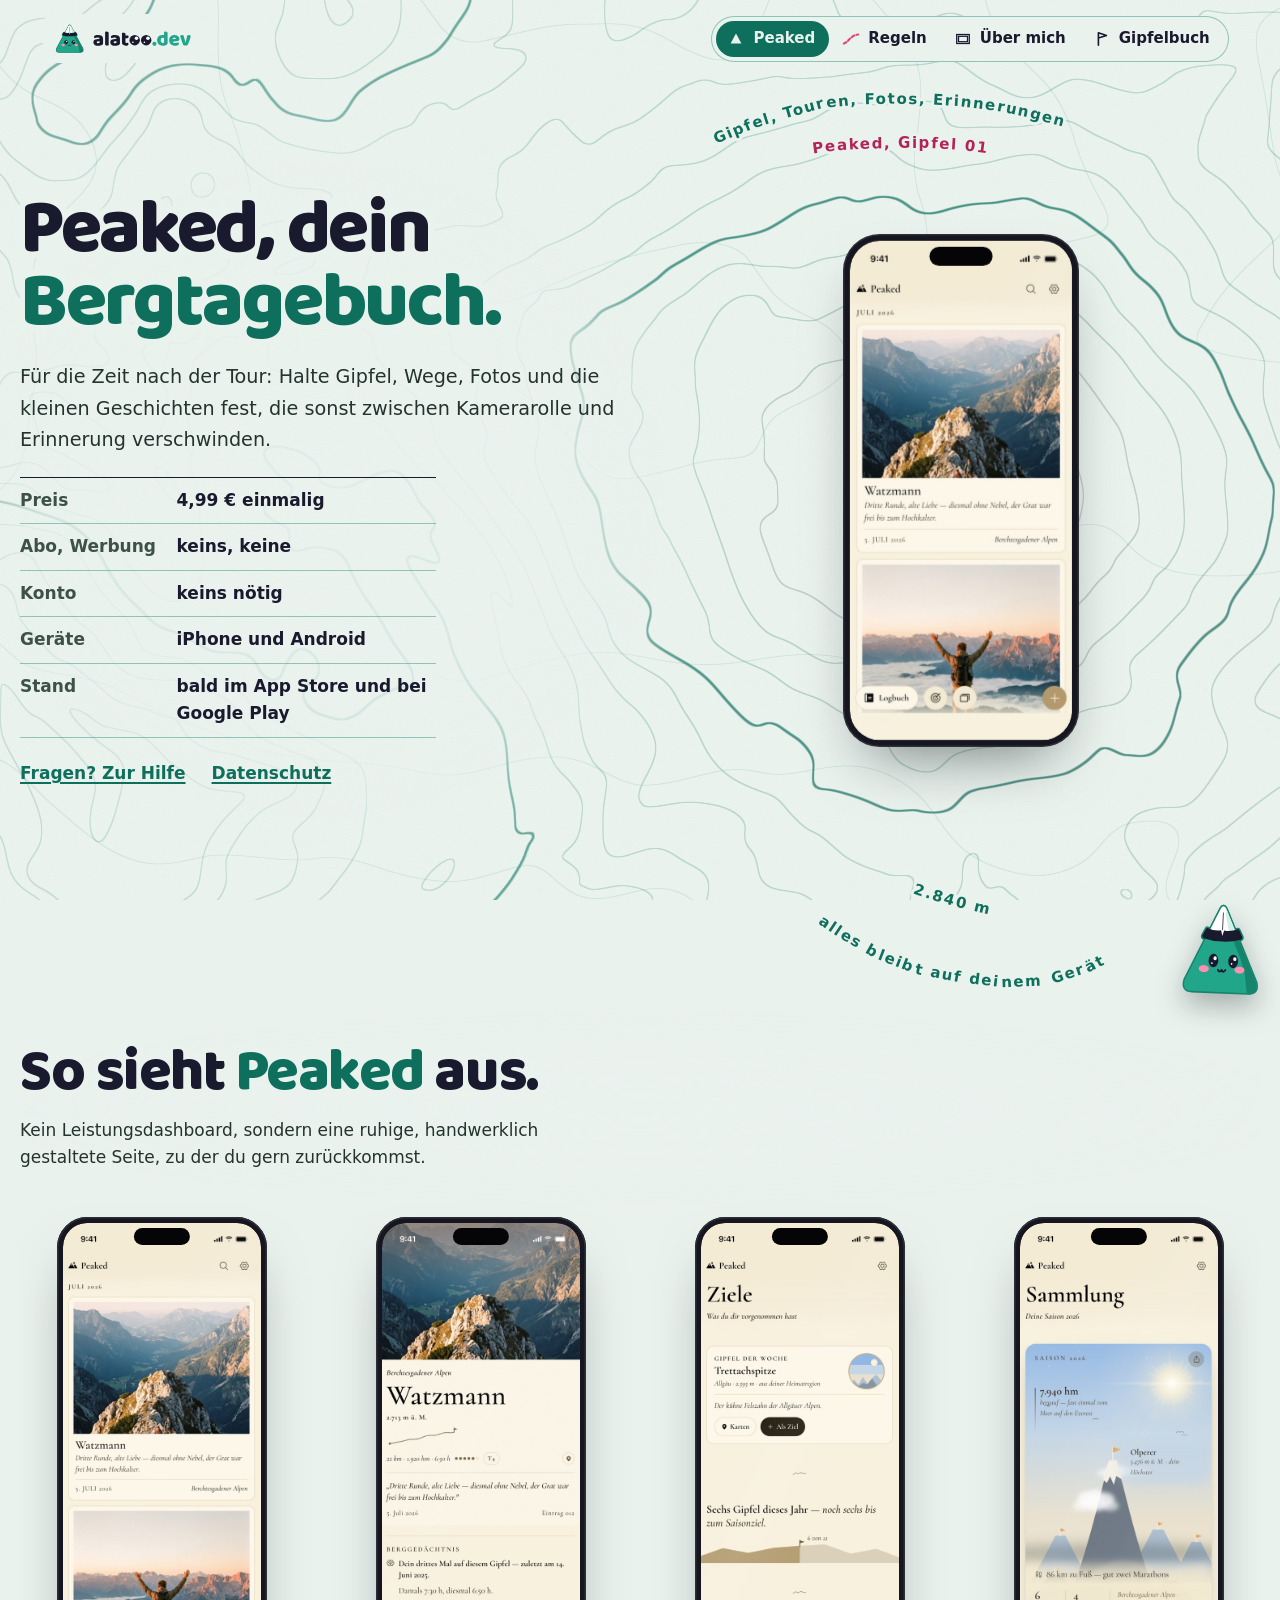
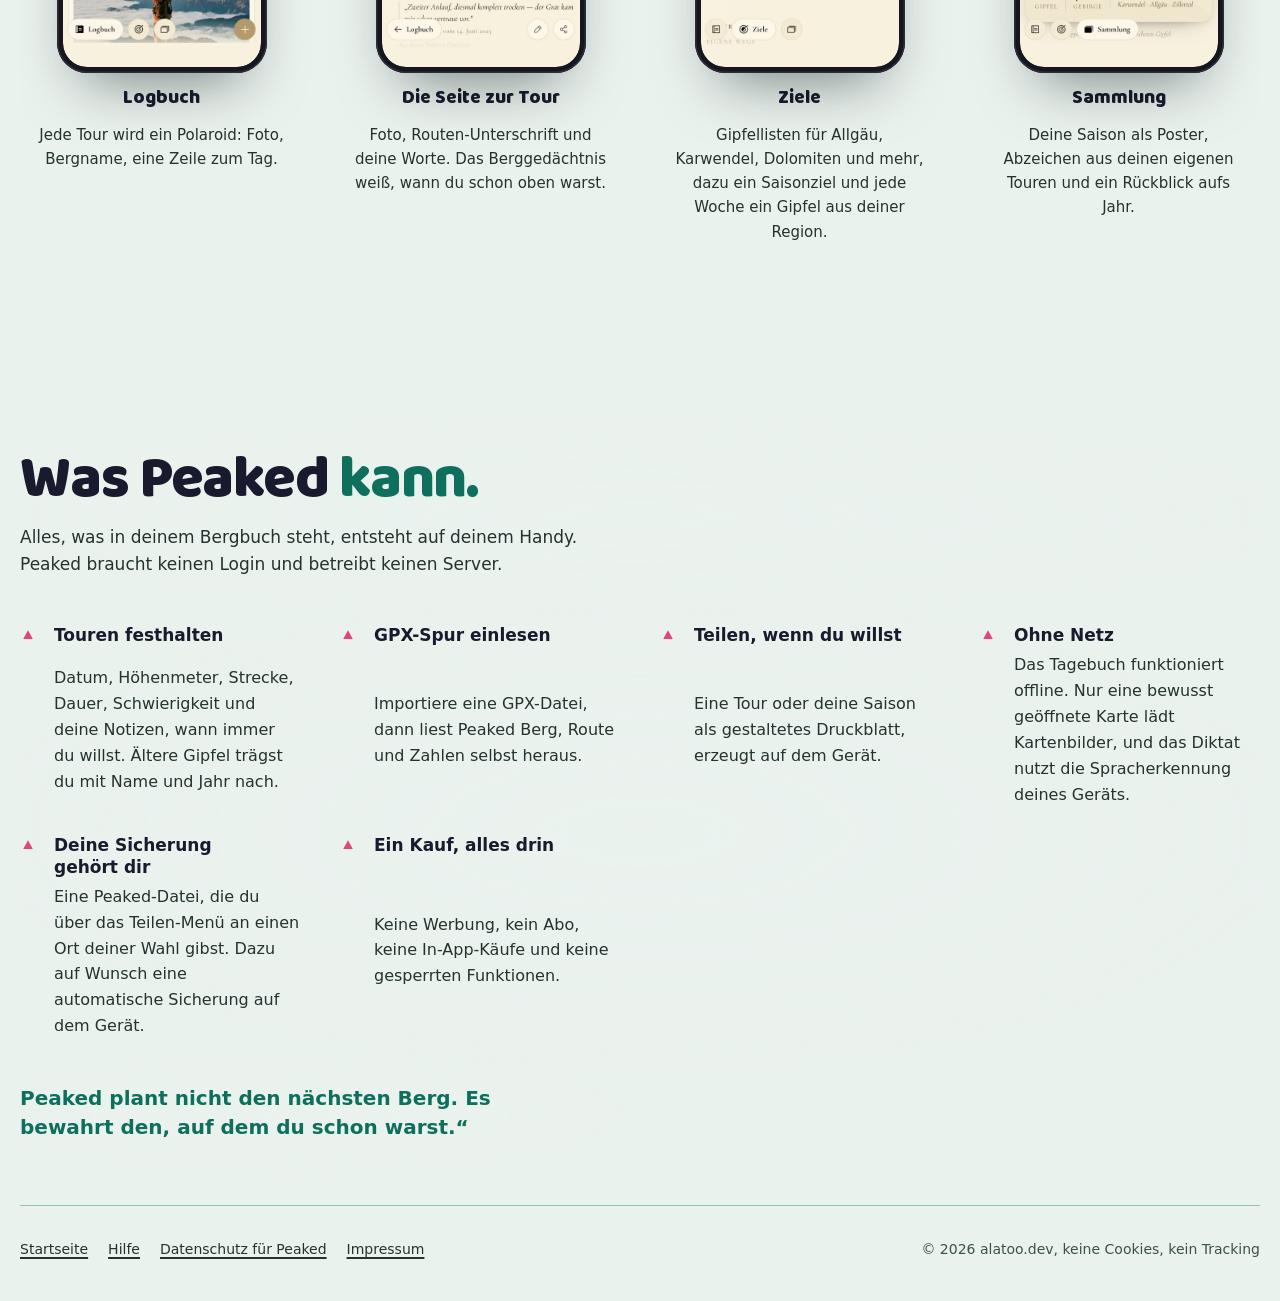
==== peaked/index.html @ eba6df38 "Startseite: Linien ersetzt Höhenlinien Co-Authored-By: Claude Sonnet 5.5 <noreply@anthropic.com>" ====
<!doctype html>
<html lang="de">
<head>
<meta charset="utf-8">
<meta name="viewport" content="width=device-width, initial-scale=1, viewport-fit=cover">
<meta name="robots" content="noindex, nofollow">
<title>Peaked – Dein Bergtagebuch</title>
<meta name="description" content="Peaked ist dein Bergtagebuch für die Zeit nach der Tour: Gipfel, Touren, Fotos und Erinnerungen, lokal auf deinem Handy, ohne Konto und ohne Abo.">
<meta name="theme-color" content="#EAF2EE" media="(prefers-color-scheme: light)">
<meta name="theme-color" content="#07120F" media="(prefers-color-scheme: dark)">
<link rel="icon" href="../assets/favicon.svg" type="image/svg+xml">
<link rel="stylesheet" href="../stil.css">
</head>
<body class="unterseite">

<a class="sprung" href="#inhalt">Zum Inhalt springen</a>
<canvas class="karte" aria-hidden="true"></canvas>
<div class="hoehenmesser" aria-hidden="true"><span class="hm-wert">0</span> m</div>

<header class="kopf">
  <a class="marke" href="../" aria-label="alatoo.dev, zur Startseite">
    <picture>
      <source srcset="../assets/logo-waagerecht-dunkel.svg" media="(prefers-color-scheme: dark)">
      <img src="../assets/logo-waagerecht.svg" alt="" width="148" height="39">
    </picture>
  </a>
  <button class="legende-knopf" type="button" aria-expanded="false" aria-controls="legende">Legende</button>
  <nav class="legende" id="legende" aria-label="Hauptmenü">
    <span class="schlitten" aria-hidden="true"></span>
    <a href="./" aria-current="page"><svg class="zeichen" viewBox="0 0 20 20" aria-hidden="true"><path class="z-gipfel" d="M10 4 16 15H4Z"/></svg>Peaked</a>
    <a href="../#regeln"><svg class="zeichen" viewBox="0 0 20 20" aria-hidden="true"><path class="z-weg" d="M2 15C7 14 9 6 18 5"/></svg>Regeln</a>
    <a href="../#ueber-mich"><svg class="zeichen" viewBox="0 0 20 20" aria-hidden="true"><rect class="z-kartusche" x="3" y="5" width="14" height="10"/><rect class="z-kartusche" x="5" y="7" width="10" height="6"/></svg>Über mich</a>
    <a href="../#gipfelbuch"><svg class="zeichen" viewBox="0 0 20 20" aria-hidden="true"><path class="z-fahne" d="M6 17V3l9 3-9 3"/></svg>Gipfelbuch</a>
  </nav>
</header>

<main id="inhalt">

<!-- ============ Peaked on its summit ============ -->
<section class="ort peaked erste" id="oben" aria-labelledby="titel">
  <div class="peaked-text ruhe">
    <h1 id="titel" class="freigestellt">Peaked, dein <em>Bergtagebuch.</em></h1>
    <p class="lead">Für die Zeit nach der Tour: Halte Gipfel, Wege, Fotos und die kleinen Geschichten fest, die sonst zwischen Kamerarolle und Erinnerung verschwinden.</p>
    <dl class="etikett">
      <div><dt>Preis</dt><dd>4,99 € einmalig</dd></div>
      <div><dt>Abo, Werbung</dt><dd>keins, keine</dd></div>
      <div><dt>Konto</dt><dd>keins nötig</dd></div>
      <div><dt>Geräte</dt><dd>iPhone und Android</dd></div>
      <div><dt>Stand</dt><dd>bald im App Store und bei Google Play</dd></div>
    </dl>
    <p class="aktionen"><a class="leiser-link" href="hilfe.html">Fragen? Zur Hilfe</a><a class="leiser-link" href="datenschutz.html">Datenschutz</a></p>
  </div>
  <div class="peaked-gipfel handy-buehne">
    <div class="handy">
      <div class="bildschirm">
        <picture>
          <source srcset="../assets/peaked-logbuch-dunkel.jpg" media="(prefers-color-scheme: dark)">
          <img src="../assets/peaked-logbuch.jpg" alt="Peaked: das Logbuch mit dem Watzmann als letzter Tour" width="506" height="1100" draggable="false">
        </picture>
      </div>
    </div>
  </div>
  <svg class="ringschrift" aria-hidden="true"></svg>
</section>

<!-- ============ the app, screen by screen ============ -->
<section class="ort" id="ansehen" aria-labelledby="ansehen-titel">
  <div class="abschnitt-kopf ruhe">
    <h2 id="ansehen-titel" class="freigestellt">So sieht <em>Peaked</em> aus.</h2>
    <p>Kein Leistungsdashboard, sondern eine ruhige, handwerklich gestaltete Seite, zu der du gern zurückkommst.</p>
  </div>
  <ul class="screens">
    <li>
      <div class="handy"><div class="bildschirm"><picture><source srcset="../assets/peaked-logbuch-dunkel.jpg" media="(prefers-color-scheme: dark)"><img src="../assets/peaked-logbuch.jpg" alt="Das Logbuch: jede Tour mit Foto, Bergname und einer Zeile zum Tag" width="506" height="1100" loading="lazy" draggable="false"></picture></div></div>
      <h3>Logbuch</h3><p>Jede Tour wird ein Polaroid: Foto, Bergname, eine Zeile zum Tag.</p>
    </li>
    <li>
      <div class="handy"><div class="bildschirm"><picture><source srcset="../assets/peaked-tour-dunkel.jpg" media="(prefers-color-scheme: dark)"><img src="../assets/peaked-tour.jpg" alt="Die Seite zur Tour: Watzmann mit Strecke, Höhenmetern und Berggedächtnis" width="506" height="1100" loading="lazy" draggable="false"></picture></div></div>
      <h3>Die Seite zur Tour</h3><p>Foto, Routen-Unterschrift und deine Worte. Das Berggedächtnis weiß, wann du schon oben warst.</p>
    </li>
    <li>
      <div class="handy"><div class="bildschirm"><picture><source srcset="../assets/peaked-ziele-dunkel.jpg" media="(prefers-color-scheme: dark)"><img src="../assets/peaked-ziele.jpg" alt="Ziele: Gipfel der Woche und das Saisonziel" width="506" height="1100" loading="lazy" draggable="false"></picture></div></div>
      <h3>Ziele</h3><p>Gipfellisten für Allgäu, Karwendel, Dolomiten und mehr, dazu ein Saisonziel und jede Woche ein Gipfel aus deiner Region.</p>
    </li>
    <li>
      <div class="handy"><div class="bildschirm"><picture><source srcset="../assets/peaked-sammlung-dunkel.jpg" media="(prefers-color-scheme: dark)"><img src="../assets/peaked-sammlung.jpg" alt="Sammlung: die Saison 2026 als Poster mit dem höchsten Gipfel" width="506" height="1100" loading="lazy" draggable="false"></picture></div></div>
      <h3>Sammlung</h3><p>Deine Saison als Poster, Abzeichen aus deinen eigenen Touren und ein Rückblick aufs Jahr.</p>
    </li>
  </ul>
</section>

<!-- ============ what it does, and what it does not ============ -->
<section class="ort" id="kann" aria-labelledby="kann-titel">
  <div class="abschnitt-kopf ruhe">
    <h2 id="kann-titel" class="freigestellt">Was Peaked <em>kann.</em></h2>
    <p>Alles, was in deinem Bergbuch steht, entsteht auf deinem Handy. Peaked braucht keinen Login und betreibt keinen Server.</p>
  </div>
  <ul class="merkmale ruhe">
    <li><svg viewBox="0 0 20 20" aria-hidden="true"><path d="M10 4 16 15H4Z"/></svg><h3>Touren festhalten</h3><p>Datum, Höhenmeter, Strecke, Dauer, Schwierigkeit und deine Notizen, wann immer du willst. Ältere Gipfel trägst du mit Name und Jahr nach.</p></li>
    <li><svg viewBox="0 0 20 20" aria-hidden="true"><path d="M10 4 16 15H4Z"/></svg><h3>GPX-Spur einlesen</h3><p>Importiere eine GPX-Datei, dann liest Peaked Berg, Route und Zahlen selbst heraus.</p></li>
    <li><svg viewBox="0 0 20 20" aria-hidden="true"><path d="M10 4 16 15H4Z"/></svg><h3>Teilen, wenn du willst</h3><p>Eine Tour oder deine Saison als gestaltetes Druckblatt, erzeugt auf dem Gerät.</p></li>
    <li><svg viewBox="0 0 20 20" aria-hidden="true"><path d="M10 4 16 15H4Z"/></svg><h3>Ohne Netz</h3><p>Das Tagebuch funktioniert offline. Nur eine bewusst geöffnete Karte lädt Kartenbilder, und das Diktat nutzt die Spracherkennung deines Geräts.</p></li>
    <li><svg viewBox="0 0 20 20" aria-hidden="true"><path d="M10 4 16 15H4Z"/></svg><h3>Deine Sicherung gehört dir</h3><p>Eine Peaked-Datei, die du über das Teilen-Menü an einen Ort deiner Wahl gibst. Dazu auf Wunsch eine automatische Sicherung auf dem Gerät.</p></li>
    <li><svg viewBox="0 0 20 20" aria-hidden="true"><path d="M10 4 16 15H4Z"/></svg><h3>Ein Kauf, alles drin</h3><p>Keine Werbung, kein Abo, keine In-App-Käufe und keine gesperrten Funktionen.</p></li>
  </ul>
  <blockquote class="zitat ruhe">Peaked plant nicht den nächsten Berg. Es bewahrt den, auf dem du schon warst.</blockquote>
</section>

</main>

<footer class="fuss">
  <nav aria-label="Weitere Seiten"><a href="../">Startseite</a><a href="hilfe.html">Hilfe</a><a href="datenschutz.html">Datenschutz für Peaked</a><a href="../impressum.html">Impressum</a></nav>
  <p>© 2026 alatoo.dev, keine Cookies, kein Tracking</p>
</footer>

<dev-figur class="begleiter" begleiter stumm></dev-figur>

<script src="../dev.js"></script>
<script src="../karte.js"></script>
</body>
</html>
---- stil.css ----
/* alatoo.dev "Linien": the map is the page. Everything follows the rules of a hiking map: contour lines, labels that sit
   in the lines, summit marks with heights, a marked trail, the legend as menu and the cartouche at the bottom.
   No cards, glass, paper or 3D models floating above the map. */

@font-face { font-family: 'Baloo 2'; src: url(assets/baloo2-800.woff) format('woff'); font-weight: 800; font-display: swap; }

/* ---------- colors: change here, the map (karte.js) reads the --karte-* and --wolke-* values too ----------
   Contrast (WCAG): --text-2, --leise and --linie-text reach at least 4.5:1 on --grund; --aktion carries white text at 7:1. */
:root {
  --grund: #EAF2EE;
  --text: #1A1A2E;
  --text-2: #24332D;
  --leise: #3D5149;
  --linie-text: #0E6F5C;          /* jade for text and labels: 5.5:1 */
  --rand: rgb(22 131 108 / .42);
  --warm: #E0457B;                /* alpenglow: summits, the trail, the one action */
  --aktion: #B42357;
  --aktion-text: #FFFFFF;
  --feld: #F7FAF8;
  --karte-grund: #EAF2EE;
  --karte-linie: #16836C;
  --karte-warm: #E0457B;
  --karte-nebel: #F4F9F6;
  --karte-dunkel: 0;
  --wolke-licht: #FFFFFF;
  --wolke-schatten: #B3CCC2;
  --wolke-grund: #F4F9F6;
  --display: 'Baloo 2', system-ui, sans-serif;
  --sans: system-ui, -apple-system, 'Segoe UI', Roboto, sans-serif;
  color-scheme: light;
}
@media (prefers-color-scheme: dark) {
  :root:not([data-theme="light"]) {
    --grund: #07120F; --text: #F4F6FA; --text-2: #D6E4DE; --leise: #A9C0B8; --linie-text: #6FD8BE;
    --rand: rgb(95 208 181 / .42); --warm: #FF8FB1; --aktion: #FF8FB1; --aktion-text: #1A1A2E; --feld: #0C1B17;
    --karte-grund: #07120F; --karte-linie: #5FD0B5; --karte-warm: #FF8FB1; --karte-nebel: #1A2C27; --karte-dunkel: 1;
    --wolke-licht: #5A7A6F; --wolke-schatten: #1C332C; --wolke-grund: #2B453E;
    color-scheme: dark;
  }
}
:root[data-theme="dark"] {
  --grund: #07120F; --text: #F4F6FA; --text-2: #D6E4DE; --leise: #A9C0B8; --linie-text: #6FD8BE;
  --rand: rgb(95 208 181 / .42); --warm: #FF8FB1; --aktion: #FF8FB1; --aktion-text: #1A1A2E; --feld: #0C1B17;
  --karte-grund: #07120F; --karte-linie: #5FD0B5; --karte-warm: #FF8FB1; --karte-nebel: #1A2C27; --karte-dunkel: 1;
  --wolke-licht: #5A7A6F; --wolke-schatten: #1C332C; --wolke-grund: #2B453E;
  color-scheme: dark;
}

/* ---------- base ---------- */
* { box-sizing: border-box; }
html { scroll-behavior: smooth; scroll-padding-top: 84px; -webkit-text-size-adjust: 100%; }
body {
  margin: 0; background: var(--grund); color: var(--text);
  font: 400 1.0625rem/1.62 var(--sans);
  padding-left: max(16px, env(safe-area-inset-left, 0px));
  padding-right: max(16px, env(safe-area-inset-right, 0px));
  overflow-x: clip;
}
::selection { background: var(--linie-text); color: var(--grund); }
h1, h2, h3 { margin: 0; text-wrap: balance; }
p { margin: 0; }
a { color: var(--linie-text); text-underline-offset: 3px; text-decoration-thickness: 1.5px; }
a:hover { color: var(--text); }
:focus-visible { outline: 3px solid var(--warm); outline-offset: 3px; border-radius: 6px; }
.sprung { position: absolute; z-index: 60; left: 16px; top: -80px; padding: 12px 18px; border-radius: 12px; background: var(--text); color: var(--grund); font-weight: 700; text-decoration: none; }
.sprung:focus { top: 16px; }
.sprung:hover { color: var(--grund); }

/* the map sits behind everything */
.karte { position: fixed; inset: 0; width: 100%; height: 100%; z-index: 0; display: block; }
main, .kopf, .fuss { position: relative; z-index: 2; }

/* map lettering: the lines stop around the letters, like printed labels on a contour map (a halo in ground color) */
@supports (paint-order: stroke) { .freigestellt { -webkit-text-stroke: .17em var(--grund); paint-order: stroke fill; } }
/* one green word per heading, like the green labels a hiking map uses for forests and meadows (Vlad, round 7) */
.freigestellt em, h1 em, h2 em { font-style: normal; color: var(--linie-text); }
/* a very light fog behind every text block: the map stays visible, the text reads calmer (Vlad, round 7) */
.ruhe { position: relative; isolation: isolate; }
.ruhe::before {
  content: ""; position: absolute; z-index: -1; inset: -34px -48px; pointer-events: none;
  background: radial-gradient(closest-side, color-mix(in srgb, var(--grund) 78%, transparent), color-mix(in srgb, var(--grund) 52%, transparent) 62%, transparent);
}
.blatt.ruhe::before { display: none; }

/* big screens: every place snaps into the screen; karte.js glides one place per wheel gesture.
   Phones and low windows scroll freely: there a place is often taller than the screen and snapping pulled readers back. */
@media (min-width: 881px) and (min-height: 601px) {
  html:has(main .ort + .ort) { scroll-snap-type: y mandatory; scroll-padding-top: 0; } /* a place fills the screen; its own top padding clears the header */
  main .ort { scroll-snap-align: start; scroll-snap-stop: always; }
  .fuss { scroll-snap-align: end; }
}

/* ---------- header: logo and the legend ---------- */
.kopf {
  position: fixed; z-index: 40; left: 0; right: 0; top: env(safe-area-inset-top, 0px);
  display: flex; align-items: center; justify-content: space-between; gap: 16px;
  padding: 14px max(16px, env(safe-area-inset-right, 0px)) 14px max(16px, env(safe-area-inset-left, 0px));
}
@media (min-width: 900px) { .kopf { padding-inline: clamp(24px, 4vw, 56px); } }
.marke { display: block; line-height: 0; padding: 6px 8px; margin-left: -8px; border-radius: 10px; background: var(--grund); }
.marke img { width: clamp(118px, 11vw, 148px); height: auto; }
.legende {
  position: relative; display: flex; gap: 2px; padding: 4px; border-radius: 999px;
  background: var(--grund); border: 1px solid var(--rand);
}
.legende a {
  position: relative; z-index: 1; display: flex; align-items: center; gap: 8px; padding: 9px 14px 9px 11px; border-radius: 999px;
  color: var(--text); text-decoration: none; font: 600 .9375rem/1 var(--sans); white-space: nowrap; transition: color .35s;
}
.legende a.hier { color: var(--grund); }
.schlitten { position: absolute; z-index: 0; top: 4px; bottom: 4px; left: 0; width: 0; border-radius: 999px; background: var(--linie-text); opacity: 0; transition: transform .5s cubic-bezier(.22, 1, .36, 1), width .5s cubic-bezier(.22, 1, .36, 1), opacity .3s; }
.zeichen { width: 18px; height: 18px; flex: none; overflow: visible; }
.z-gipfel { fill: currentColor; }
.z-weg { fill: none; stroke: var(--warm); stroke-width: 2.4; stroke-dasharray: 3.2 2.6; stroke-linecap: round; }
.z-kartusche { fill: none; stroke: currentColor; stroke-width: 1.4; }
.z-fahne { fill: none; stroke: currentColor; stroke-width: 1.8; stroke-linejoin: round; stroke-linecap: round; }
.legende-knopf {
  display: none; padding: 10px 16px; border-radius: 999px; border: 1px solid var(--rand); background: var(--grund);
  color: var(--text); font: 700 .9375rem/1 var(--sans); cursor: pointer;
}
@media (max-width: 759px) {
  .legende-knopf { display: block; }
  .legende {
    position: absolute; top: calc(100% - 4px); right: max(16px, env(safe-area-inset-right, 0px)); flex-direction: column; gap: 0;
    border-radius: 18px; padding: 8px; min-width: 210px; box-shadow: 0 18px 40px -18px rgb(10 30 24 / .45);
    visibility: hidden; opacity: 0; transform: translateY(-8px); transition: opacity .25s, transform .25s, visibility .25s;
  }
  .kopf.offen .legende { visibility: visible; opacity: 1; transform: none; }
  .legende a { padding: 13px 14px; border-radius: 12px; }
  .legende a.hier { background: var(--linie-text); }
  .schlitten { display: none; }
}

/* ---------- places on the map ---------- */
.ort {
  position: relative; max-width: 1240px; margin: 0 auto; min-height: 100svh; overflow-x: clip; /* wide labels (the range name, ring text) never widen the page */
  padding-block: clamp(104px, 15vh, 150px) clamp(56px, 9vh, 104px);
  display: grid; align-content: center; gap: clamp(28px, 5vh, 56px);
}
h1 { font: 800 clamp(3rem, 7.4vw, 6.4rem)/.95 var(--display); letter-spacing: -0.03em; }
h2 { font: 800 clamp(2.2rem, 4.6vw, 4rem)/1 var(--display); letter-spacing: -0.025em; }
h3 { font: 700 1.125rem/1.3 var(--sans); }
.lead { font-size: clamp(1.15rem, 1.5vw, 1.32rem); font-weight: 500; color: var(--text-2); max-width: 31em; }
:where(.ort p) { color: var(--text-2); max-width: 34em; }
.aktionen { display: flex; flex-wrap: wrap; align-items: center; gap: 14px 26px; }
.knopf {
  display: inline-flex; align-items: center; justify-content: center; gap: 10px; min-height: 52px; padding: 0 26px; border: 0; border-radius: 999px;
  background: var(--aktion); color: var(--aktion-text); font: 700 1.0625rem/1 var(--sans); text-decoration: none; cursor: pointer;
  box-shadow: 0 10px 20px -12px rgb(5 18 14 / .5); transition: transform .2s cubic-bezier(.22, 1, .36, 1), box-shadow .2s;
}
.knopf:hover { color: var(--aktion-text); transform: translateY(-2px); box-shadow: 0 14px 24px -12px rgb(5 18 14 / .55); }
.knopf:active { transform: scale(.97); transition-duration: .1s; }
.leiser-link { font-weight: 600; }
.hoehe { font-variant-numeric: tabular-nums; }

/* summit mark: triangle, name, height, set like a map label */
.gipfelzeichen { display: flex; align-items: center; gap: 8px; font-size: .9375rem; color: var(--text); text-shadow: 0 0 3px var(--grund), 0 0 3px var(--grund), 0 0 6px var(--grund); }
.gipfelzeichen svg { width: 16px; height: 16px; flex: none; fill: var(--text); }
.gipfelzeichen .hoehe { color: var(--leise); font-weight: 600; }

/* ---------- start: Dev's summit ---------- */
.start { grid-template-columns: minmax(0, 1fr); align-items: center; }
.start-text { display: grid; gap: clamp(18px, 3vh, 28px); justify-items: start; }
.gipfel { position: relative; justify-self: center; display: grid; justify-items: center; gap: 10px; width: clamp(150px, 40vw, 250px); }
@media (min-width: 900px) {
  .start { grid-template-columns: minmax(0, 1.08fr) minmax(0, .92fr); }
  .gipfel { margin-top: 40px; }
}
/* the range name arches over Dev's summit, like range names follow the ridge on a map; dark and with a wide halo so it reads */
.gebirge { position: absolute; left: 50%; top: -30%; width: 230%; translate: -50% 0; overflow: visible; pointer-events: none; z-index: 0; }
.gebirge text { font: 750 27px var(--sans); letter-spacing: .5em; fill: var(--text-2); stroke: var(--grund); stroke-width: 9px; stroke-linejoin: round; paint-order: stroke fill; }
dev-figur { display: block; aspect-ratio: 1; --dev-blase: var(--text); --dev-blase-text: var(--grund); --dev-schrift: 700 .95rem/1.3 var(--sans); }
dev-figur > svg { display: block; width: 100%; height: 100%; }
.dev { position: relative; z-index: 2; width: 100%; --dev-schatten: drop-shadow(0 22px 20px rgb(5 18 14 / .3)); }
.gipfel-marken, .besucher-marken { position: absolute; inset: 0; z-index: 1; pointer-events: none; }
.gm { position: absolute; display: grid; justify-items: center; gap: 4px; translate: -50% -100%; animation: auftauchen .7s cubic-bezier(.16, 1, .3, 1) both; transition: left .6s cubic-bezier(.65, 0, .35, 1), top .6s cubic-bezier(.65, 0, .35, 1); }
.gm b { font: 700 1.05rem/1.1 var(--sans); white-space: nowrap; color: var(--text); text-shadow: 0 0 3px var(--grund), 0 0 3px var(--grund), 0 0 8px var(--grund); }
.gm small { font: 600 .8rem/1 var(--sans); font-variant-numeric: tabular-nums; color: var(--leise); text-shadow: 0 0 3px var(--grund), 0 0 6px var(--grund); }
.gm i { width: 0; border: 6px solid transparent; border-top: 0; border-bottom: 10px solid var(--warm); }
.gm.weg { animation: verschwinden .6s ease forwards; }
@keyframes auftauchen { from { opacity: 0; transform: translateY(12px); } }
@keyframes verschwinden { to { opacity: 0; transform: translateY(-10px); } }
.hoehenmesser {
  position: fixed; left: 0; top: 0; z-index: 30; pointer-events: none; padding: 6px 10px; border-radius: 8px;
  background: var(--text); color: var(--grund); font: 700 .78rem/1 var(--sans); font-variant-numeric: tabular-nums; white-space: nowrap;
  opacity: 0; transition: opacity .2s; will-change: transform;
}
.hoehenmesser.an { opacity: 1; }

/* ---------- Peaked: the phone on its own summit, the facts written along its contour lines ---------- */
.peaked { position: relative; grid-template-columns: minmax(0, 1fr); align-items: center; }
.peaked-text { display: grid; gap: 22px; justify-items: start; }
.etikett { margin: 0; display: grid; width: min(100%, 26rem); border-top: 1.5px solid var(--text); }
.etikett div { display: grid; grid-template-columns: 8.5em 1fr; gap: 12px; padding: 9px 0; border-bottom: 1px solid var(--rand); }
.etikett dt { font-weight: 600; color: var(--leise); }
.etikett dd { margin: 0; font-weight: 600; color: var(--text); }
.peaked blockquote { margin: 0; max-width: 24em; font: 600 1.18rem/1.45 var(--sans); color: var(--linie-text); }
.peaked blockquote::before { content: '„'; }
.peaked blockquote::after { content: '“'; }
.peaked-gipfel { justify-self: center; position: relative; z-index: 1; padding-block: 40px 150px; }
@media (min-width: 900px) { .peaked-gipfel { padding-block: 56px; } }
/* the phone is a small object with depth: it leans toward the mouse, the phone's tilt sensor or a sideways swipe (karte.js) */
.handy-buehne { perspective: 1100px; }
.handy {
  --kx: 0; --ky: 0;
  position: relative; width: clamp(180px, 46vw, 236px); aspect-ratio: 506 / 1100; border-radius: 2.3rem; padding: 7px; background: #15161F;
  transform-style: preserve-3d; transform: rotateX(calc(var(--kx) * 1deg)) rotateY(calc(var(--ky) * 1deg));
  box-shadow: calc(var(--ky) * -1.4px) calc(30px + var(--kx) * 1.2px) 60px -26px rgb(5 18 14 / .55), inset 0 0 0 1.5px rgb(255 255 255 / .1);
  touch-action: pan-y; cursor: grab; -webkit-user-select: none; user-select: none;
}
.handy::before { /* the back of the case: shows as the phone's edge when it tilts */
  content: ""; position: absolute; inset: 0; border-radius: inherit; background: #0A0B10; transform: translateZ(-11px);
}
.bildschirm { position: relative; height: 100%; border-radius: 1.85rem; overflow: hidden; transform: translateZ(1px); }
.handy img { display: block; width: 100%; height: 100%; object-fit: cover; border-radius: 1.85rem; -webkit-user-drag: none; }
/* the Dynamic Island between clock and battery, measured on the iPhone screenshot: 28 % wide, 1.2 % from the top */
.bildschirm::before { content: ""; position: absolute; z-index: 2; left: 50%; top: 1.15%; width: 28.4%; height: 3.85%; translate: -50% 0; border-radius: 999px; background: #050507; }
.bildschirm::after { /* light that glides over the glass as the phone tilts */
  content: ""; position: absolute; z-index: 3; inset: -20%; pointer-events: none;
  background: linear-gradient(115deg, transparent 38%, rgb(255 255 255 / .16) 48%, transparent 58%);
  transform: translateX(calc(var(--ky) * 1.6%)) translateY(calc(var(--kx) * -1%)); opacity: calc(.35 + (var(--ky) * var(--ky) + var(--kx) * var(--kx)) / 300);
}
.ringschrift { position: absolute; inset: 0; width: 100%; height: 100%; z-index: 1; pointer-events: none; overflow: visible; }
.ringschrift text { font: 650 15px var(--sans); letter-spacing: .1em; fill: var(--linie-text); stroke: var(--grund); stroke-width: 6px; stroke-linejoin: round; paint-order: stroke fill; }
.ringschrift text.warm { fill: var(--aktion); }
.nebelgipfel { display: flex; align-items: flex-start; gap: 10px; max-width: 24rem; font-size: .9375rem; color: var(--text-2); }
.nebelgipfel svg { width: 16px; height: 16px; flex: none; margin-top: 3px; fill: none; stroke: var(--leise); stroke-width: 1.6; stroke-dasharray: 2.2 2; }
@media (min-width: 900px) {
  .peaked { grid-template-columns: minmax(0, 1fr) minmax(0, 1fr); }
  .nebelgipfel { position: absolute; left: 41%; bottom: clamp(28px, 6vh, 64px); max-width: 15rem; }
}

/* ---------- Regeln: a marked trail, red dashes across the contour lines ---------- */
.regeln { align-content: center; }
.regeln-kopf { display: grid; gap: 16px; }
.weg-feld { position: relative; }
.weg-linie { position: absolute; inset: 0; width: 100%; height: 100%; overflow: visible; pointer-events: none; }
.weg-linie path { fill: none; stroke: var(--warm); stroke-width: 3.5; stroke-dasharray: 11 8; stroke-linecap: round; }
.weg { list-style: none; margin: 0; padding: 0; display: grid; gap: 44px; }
.weg li { display: grid; gap: 8px; padding-left: 40px; }
.wegpunkt { position: absolute; left: 0; top: 2px; width: 22px; height: 22px; border-radius: 50%; background: var(--grund); border: 4px solid var(--warm); }
.weg .hoehe { font-weight: 700; font-size: .875rem; color: var(--leise); }
.weg p { font-size: 1rem; }
@media (min-width: 900px) {
  .weg { grid-template-columns: repeat(4, minmax(0, 1fr)); gap: 32px; align-items: end; }
  .weg li { padding-left: 0; padding-top: 44px; margin-bottom: calc(var(--stufe, 0) * 64px); text-align: left; }
  .weg li:nth-child(1) { --stufe: 0; }
  .weg li:nth-child(2) { --stufe: 1; }
  .weg li:nth-child(3) { --stufe: 2; }
  .weg li:nth-child(4) { --stufe: 3; }
  .wegpunkt { top: 0; }
}

/* ---------- one frame for "Über mich" and the guestbook: a map sheet (Vlad, round 7: unify both, new frame) ----------
   A solid sheet with soft corners, a hairline edge and the corner marks a printed map has at its four corners. */
.blatt {
  --ecke: var(--linie-text);
  position: relative; background-color: var(--feld); border: 1px solid var(--rand); border-radius: 20px;
  padding: clamp(22px, 3.4vw, 40px); box-shadow: 0 1px 0 rgb(255 255 255 / .5) inset, 0 28px 60px -34px rgb(5 18 14 / .45);
  background-image:
    linear-gradient(var(--ecke), var(--ecke)), linear-gradient(var(--ecke), var(--ecke)),
    linear-gradient(var(--ecke), var(--ecke)), linear-gradient(var(--ecke), var(--ecke)),
    linear-gradient(var(--ecke), var(--ecke)), linear-gradient(var(--ecke), var(--ecke)),
    linear-gradient(var(--ecke), var(--ecke)), linear-gradient(var(--ecke), var(--ecke));
  background-size: 18px 2px, 2px 18px, 18px 2px, 2px 18px, 18px 2px, 2px 18px, 18px 2px, 2px 18px;
  background-position: 12px 12px, 12px 12px, calc(100% - 12px) 12px, calc(100% - 12px) 12px,
    12px calc(100% - 12px), 12px calc(100% - 12px), calc(100% - 12px) calc(100% - 12px), calc(100% - 12px) calc(100% - 12px);
  background-repeat: no-repeat;
}
.blatt-fuss { display: flex; flex-wrap: wrap; justify-content: space-between; gap: 10px 24px; padding-top: 16px; border-top: 1px solid var(--rand); font-size: .875rem; font-weight: 600; color: var(--leise); }

/* ---------- Über mich ---------- */
.ueber { align-content: center; }
.kartusche { width: min(100%, 58rem); justify-self: center; display: grid; gap: 24px; }
.kartusche-innen { display: grid; gap: clamp(18px, 3vw, 36px); }
@media (min-width: 760px) { .kartusche-innen { grid-template-columns: 7.5rem minmax(0, 1fr); align-items: start; } }
.kartusche-text { display: grid; gap: 14px; }
.foto { margin: 0; width: 7.5rem; }
@media (max-width: 759px) { .foto { width: 5.5rem; } }
.foto-rahmen { position: relative; aspect-ratio: 1; border-radius: 50%; border: 1.5px solid var(--rand); background: var(--grund); overflow: hidden; }
.foto-rahmen img { position: absolute; inset: 0; width: 100%; height: 100%; object-fit: cover; }
.foto-platzhalter { position: absolute; inset: 18%; fill: none; stroke: var(--rand); stroke-width: 3; }
.massstab { display: inline-flex; align-items: center; gap: 10px; font-variant-numeric: tabular-nums; }
.massstab svg { width: 96px; height: 12px; fill: var(--text); stroke: var(--text); stroke-width: 1.2; }

/* ---------- Gipfelbuch: the form is a legend box, the entries are summits ---------- */
.buch { position: relative; grid-template-columns: minmax(0, 1fr); align-items: start; padding-bottom: 220px; } /* phones: open map below the form for the visitors' summits */
.buch-text { display: grid; gap: 18px; align-content: start; }
.privat { font-size: 1rem; }
.eintraege-titel { margin-top: 10px; }
.eintraege { list-style: none; margin: 0; padding: 0; display: grid; gap: 12px; max-width: 30rem; }
.eintraege li { display: grid; grid-template-columns: 16px 1fr; gap: 4px 10px; align-items: baseline; }
.eintraege li svg { width: 14px; height: 14px; fill: var(--warm); translate: 0 1px; }
.eintraege .wer { font-weight: 700; color: var(--text); }
.eintraege .wer .hoehe { font-weight: 600; color: var(--leise); }
.eintraege .was { grid-column: 2; color: var(--text-2); }
.eintraege .marke-idee { font-size: .8rem; font-weight: 700; color: var(--aktion); margin-left: 6px; }
.eintragen { display: grid; gap: 10px; width: min(100%, 30rem); justify-self: center; }
.falle { position: absolute; left: -9999px; width: 1px; height: 1px; overflow: hidden; } /* a field only bots fill in */
.eintragen .knopf[disabled] { opacity: .6; cursor: progress; }
.art { border: 0; margin: 0 0 6px; padding: 0; display: flex; flex-wrap: wrap; gap: 8px; }
.art legend { font-weight: 700; margin-bottom: 10px; }
.art label { position: relative; }
.art input { position: absolute; opacity: 0; inset: 0; cursor: pointer; }
.art span { display: inline-block; padding: 9px 15px; border-radius: 999px; border: 1.5px solid var(--rand); font-weight: 600; }
.art input:checked + span { background: var(--text); color: var(--grund); border-color: var(--text); }
.art input:focus-visible + span { outline: 3px solid var(--warm); outline-offset: 3px; }
.feld { display: flex; justify-content: space-between; font-weight: 700; margin-top: 6px; }
.zaehler { font-weight: 500; color: var(--leise); font-variant-numeric: tabular-nums; }
.eintragen input[type=text], .eintragen textarea {
  width: 100%; font: 500 1rem/1.45 var(--sans); color: var(--text); background: var(--feld);
  border: 1.5px solid var(--rand); border-radius: 8px; padding: 11px 13px; resize: vertical;
}
.eintragen input[type=text]:focus, .eintragen textarea:focus { outline: none; border-color: var(--linie-text); box-shadow: 0 0 0 3px rgb(22 131 108 / .2); }
.eintragen [aria-invalid="true"] { border-color: var(--aktion); }
.eintragen ::placeholder { color: var(--leise); opacity: .8; }
.haken { display: flex; gap: 10px; align-items: flex-start; font-size: .9375rem; margin-top: 6px; color: var(--text-2); }
.haken input { width: 18px; height: 18px; margin: 3px 0 0; accent-color: var(--linie-text); flex: none; }
.absenden { display: flex; flex-wrap: wrap; align-items: center; gap: 12px 16px; margin-top: 8px; }
.status { font-weight: 600; color: var(--linie-text); }
.status.fehler { color: var(--aktion); }
.vorschau-hinweis { font-size: .8125rem; color: var(--leise); }
@media (min-width: 900px) {
  .buch { grid-template-columns: minmax(0, 1fr) minmax(0, 30rem); gap: clamp(32px, 6vw, 96px); align-items: center; padding-bottom: clamp(56px, 9vh, 104px); }
}

/* ---------- footer ---------- */
.fuss { max-width: 1240px; margin: 0 auto; padding: 32px 0 calc(40px + env(safe-area-inset-bottom, 0px)); display: flex; flex-wrap: wrap; justify-content: space-between; gap: 12px 24px; font-size: .875rem; color: var(--leise); border-top: 1px solid var(--rand); }
.fuss nav { display: flex; gap: 20px; }
.fuss a { color: var(--text-2); }

/* ---------- opening: a drone flight down through the clouds onto Dev's summit ---------- */
.auftakt { display: none; }
.auftakt-laeuft .auftakt { position: fixed; inset: 0; z-index: 100; display: grid; place-items: center; overflow: hidden; }
.auftakt > * { grid-area: 1 / 1; }
.auftakt-wolke, .auftakt-nebel { align-self: stretch; justify-self: stretch; width: 100%; height: 100%; }
.auftakt-nebel { background: var(--wolke-grund); }
.auftakt-marke { margin: 0; font: 800 clamp(2.6rem, 6.4vw, 4.6rem)/1 var(--display); letter-spacing: -.035em; color: var(--text); opacity: 0; }
.auftakt-marke b { color: var(--linie-text); }
.auftakt-an .start-text, .auftakt-an .gipfelzeichen, .auftakt-an .gebirge { animation: rein 1s cubic-bezier(.16, 1, .3, 1) 1.6s both; }
.auftakt-an .kopf { animation: von-oben .9s cubic-bezier(.16, 1, .3, 1) 1.6s both; }
@keyframes rein { from { opacity: 0; transform: translateY(18px); } }
@keyframes von-oben { from { transform: translateY(-170%); } }

/* ---------- pages besides the start: Peaked, help, privacy, imprint, 404 ---------- */
.unterseite .ort { min-height: auto; padding-block: clamp(110px, 16vh, 150px) clamp(40px, 7vh, 72px); }
.unterseite .ort.erste { min-height: 100svh; }
.unterseite h1 { font-size: clamp(2.6rem, 6vw, 4.8rem); }
.abschnitt-kopf { display: grid; gap: 14px; }
.zitat { margin: 0; max-width: 28em; font: 600 1.25rem/1.45 var(--sans); color: var(--linie-text); }
.zitat::before { content: "„"; }
.zitat::after { content: "“"; }

/* reading pages: one calm column on the map */
.text-seite { max-width: 46rem; margin: 0 auto; padding-block: clamp(110px, 16vh, 150px) 72px; display: grid; gap: 18px; }
.text-seite h1 { font: 800 clamp(2.2rem, 5vw, 3.4rem)/1.02 var(--display); letter-spacing: -.02em; }
.text-seite h2 { font: 800 clamp(1.35rem, 2.6vw, 1.7rem)/1.15 var(--display); letter-spacing: -.01em; margin-top: 18px; }
.text-seite p, .text-seite li { color: var(--text-2); max-width: 40em; }
.text-seite ul { margin: 0; padding-left: 1.2em; display: grid; gap: 6px; }
.stand { font-size: .9375rem; font-weight: 600; color: var(--leise); }
.platzhalter { background: color-mix(in srgb, #F2B705 26%, transparent); border-radius: 4px; padding: 0 .25em; font-weight: 600; color: var(--text); }
.hinweis { border: 1px solid color-mix(in srgb, var(--warm) 45%, transparent); padding: 12px 16px; background: color-mix(in srgb, var(--warm) 8%, var(--feld)); border-radius: 12px; color: var(--text); }
.hinweis p { color: var(--text); }

/* Peaked page: the screens of the app, side by side like a row of summits */
.screens { list-style: none; margin: 0; padding: 0; display: grid; grid-template-columns: repeat(4, minmax(0, 1fr)); gap: clamp(16px, 3vw, 36px); align-items: start; }
.screens li { display: grid; gap: 14px; justify-items: center; text-align: center; }
.screens .handy { width: min(100%, 210px); border-radius: 1.9rem; padding: 6px; }
.screens .bildschirm, .screens .handy img { border-radius: 1.5rem; }
.screens h3 { font: 800 1.2rem/1.1 var(--display); }
.screens p { font-size: .9375rem; color: var(--text-2); max-width: 17em; }
@media (max-width: 899px) {
  .screens { grid-template-columns: none; grid-auto-flow: column; grid-auto-columns: min(64vw, 230px); overflow-x: auto; scroll-snap-type: x mandatory; padding-bottom: 12px; margin-inline: calc(-1 * max(16px, env(safe-area-inset-left, 0px))); padding-inline: max(16px, env(safe-area-inset-left, 0px)); scrollbar-width: none; }
  .screens::-webkit-scrollbar { display: none; }
  .screens li { scroll-snap-align: center; }
}
.merkmale { list-style: none; margin: 0; padding: 0; display: grid; grid-template-columns: repeat(auto-fit, minmax(min(100%, 17rem), 1fr)); gap: 26px 40px; }
.merkmale li { display: grid; grid-template-columns: 22px 1fr; gap: 6px 12px; align-items: baseline; }
.merkmale svg { width: 16px; height: 16px; fill: var(--warm); translate: 0 2px; }
.merkmale h3 { font-size: 1.0625rem; }
.merkmale p { grid-column: 2; font-size: 1rem; color: var(--text-2); }

/* help: questions that open like a map's fold */
.fragen { display: grid; gap: 10px; }
.fragen details { border: 1px solid var(--rand); border-radius: 14px; background: var(--feld); }
.fragen summary { cursor: pointer; list-style: none; padding: 16px 18px; font-weight: 700; display: flex; justify-content: space-between; gap: 16px; align-items: center; border-radius: 14px; }
.fragen summary::-webkit-details-marker { display: none; }
.fragen summary::after { content: ""; width: 10px; height: 10px; flex: none; border: solid var(--linie-text); border-width: 0 2px 2px 0; rotate: 45deg; translate: 0 -3px; transition: rotate .2s cubic-bezier(.23, 1, .32, 1); }
.fragen details[open] summary::after { rotate: 225deg; translate: 0 3px; }
.fragen details > div { padding: 0 18px 16px; display: grid; gap: 10px; }

/* 404: lost on the map */
.verirrt .gipfelzeichen .hoehe { color: var(--aktion); }

@media (prefers-reduced-motion: reduce) {
  html { scroll-behavior: auto; }
  .gm, .gm.weg, .knopf, .schlitten { animation: none; transition: none; }
  .handy { transform: none; }
}
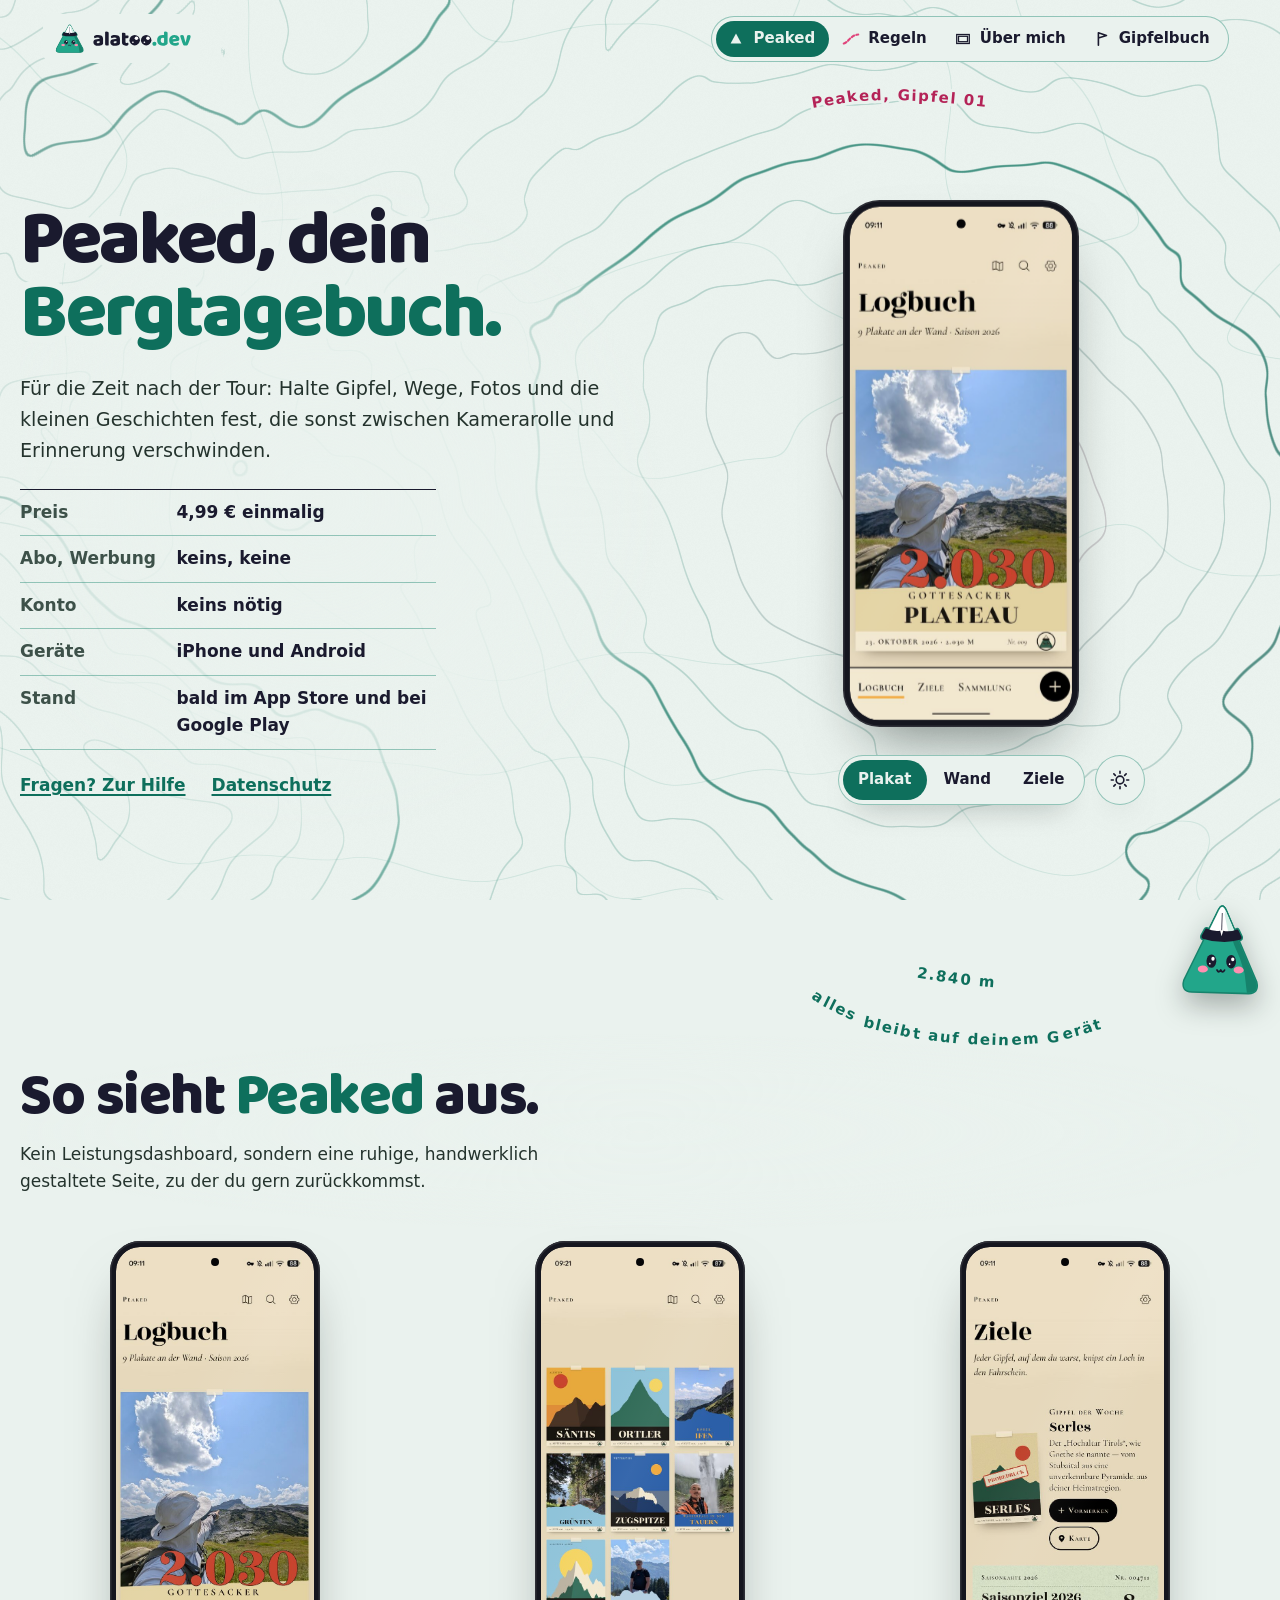
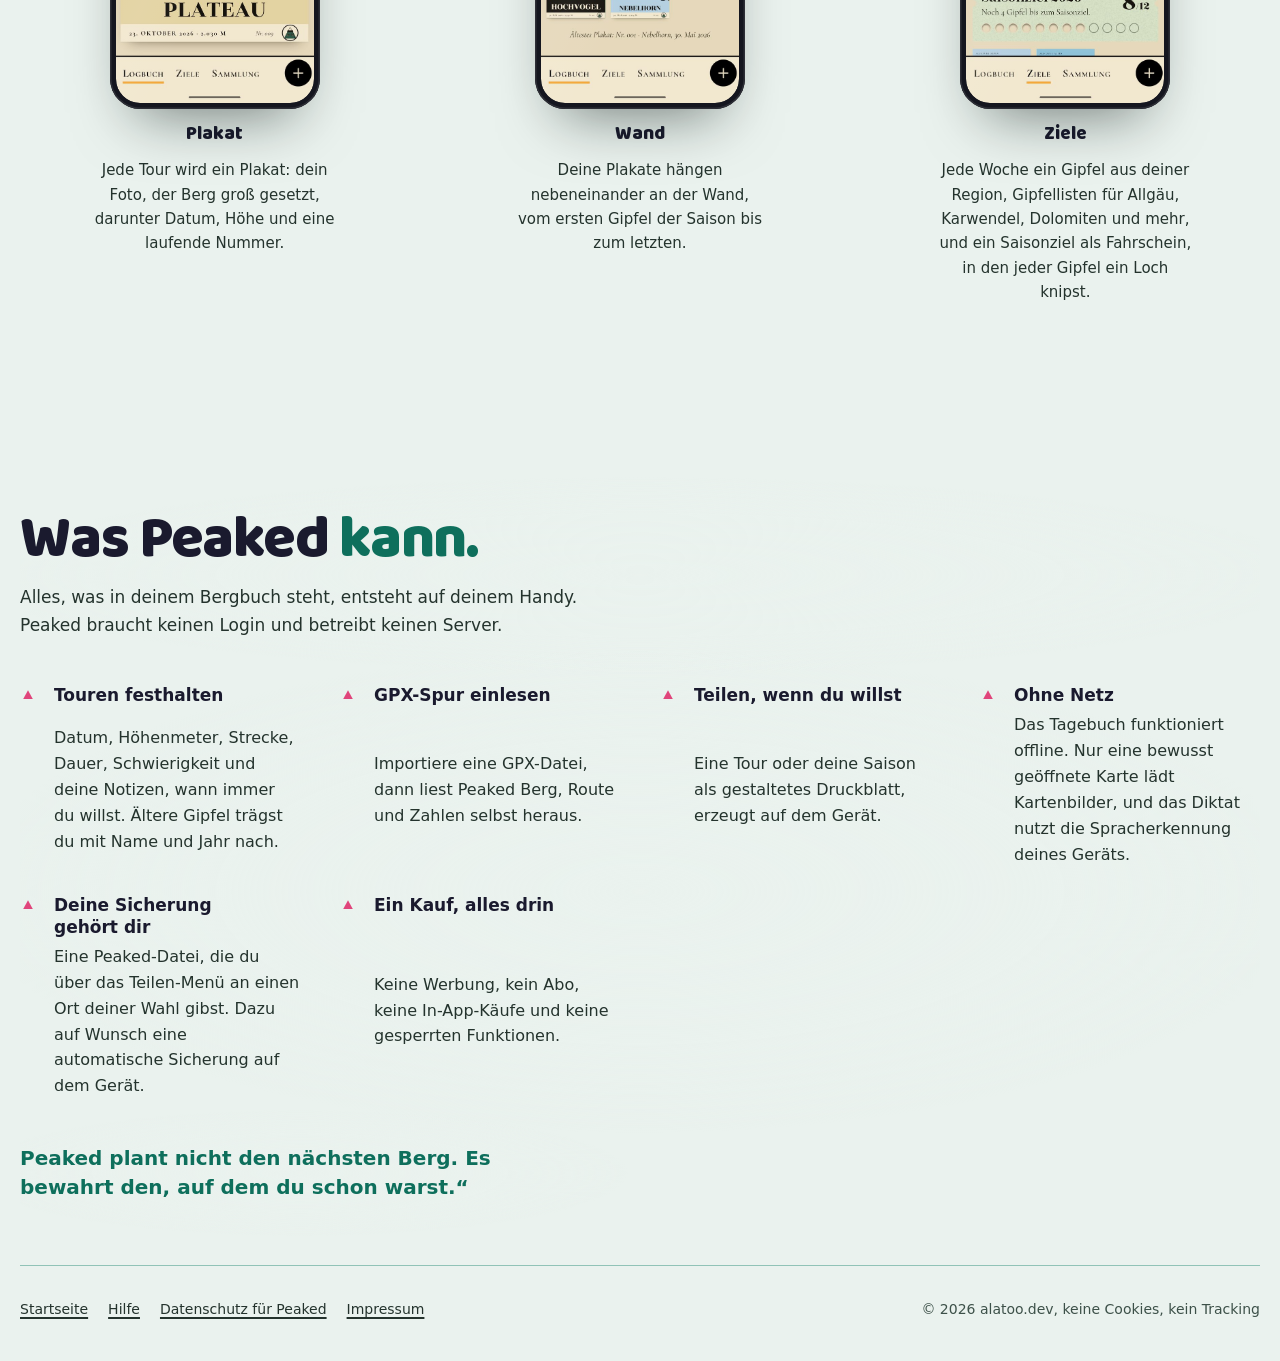
==== commit c3f9f849: "Peaked: neues App-Design, interaktives Handy mit Ansichten und Tag/Nacht - neue Screenshots (Plakat," ====
--- a/peaked/index.html
+++ b/peaked/index.html
@@ -53,11 +53,31 @@
   <div class="peaked-gipfel handy-buehne">
     <div class="handy">
       <div class="bildschirm">
-        <picture>
+        <picture class="screen an" data-screen="logbuch">
           <source srcset="../assets/peaked-logbuch-dunkel.jpg" media="(prefers-color-scheme: dark)">
-          <img src="../assets/peaked-logbuch.jpg" alt="Peaked: das Logbuch mit dem Watzmann als letzter Tour" width="506" height="1100" draggable="false">
+          <img src="../assets/peaked-logbuch.jpg" alt="Peaked im Logbuch: das Gottesacker-Plateau als neuestes Plakat" width="600" height="1339" draggable="false">
+        </picture>
+        <picture class="screen" data-screen="wand" aria-hidden="true">
+          <source srcset="../assets/peaked-wand-dunkel.jpg" media="(prefers-color-scheme: dark)">
+          <img src="../assets/peaked-wand.jpg" alt="Peaked: alle Plakate der Saison an der Wand, vom Nebelhorn bis zum Säntis" width="600" height="1339" draggable="false">
+        </picture>
+        <picture class="screen" data-screen="ziele" aria-hidden="true">
+          <source srcset="../assets/peaked-ziele-dunkel.jpg" media="(prefers-color-scheme: dark)">
+          <img src="../assets/peaked-ziele.jpg" alt="Peaked bei den Zielen: die Serles als Gipfel der Woche und das Saisonziel als Fahrschein" width="600" height="1339" draggable="false">
         </picture>
       </div>
+    </div>
+    <!-- floats below the phone: which screen of the app, and the app by day or by night (karte.js) -->
+    <div class="handy-steuer" hidden>
+      <div class="screen-wahl" role="group" aria-label="Bildschirm der App">
+        <span class="wahl-schlitten" aria-hidden="true"></span>
+        <button type="button" data-screen="logbuch" aria-pressed="true">Plakat</button>
+        <button type="button" data-screen="wand" aria-pressed="false">Wand</button>
+        <button type="button" data-screen="ziele" aria-pressed="false">Ziele</button>
+      </div>
+      <button class="modus-knopf" type="button" aria-pressed="false" aria-label="App bei Nacht zeigen" title="Tag oder Nacht" data-dev-sagt="Peaked kann auch Nacht.">
+        <svg viewBox="0 0 24 24" aria-hidden="true"><g class="sonne"><circle cx="12" cy="12" r="4.2"/><path d="M12 2.5v2.2M12 19.3v2.2M2.5 12h2.2M19.3 12h2.2M5.3 5.3l1.6 1.6M17.1 17.1l1.6 1.6M5.3 18.7l1.6-1.6M17.1 6.9l1.6-1.6"/></g><path class="mond" d="M19.5 14.6A8 8 0 0 1 9.4 4.5a8 8 0 1 0 10.1 10.1Z"/></svg>
+      </button>
     </div>
   </div>
   <svg class="ringschrift" aria-hidden="true"></svg>
@@ -71,20 +91,16 @@
   </div>
   <ul class="screens">
     <li>
-      <div class="handy"><div class="bildschirm"><picture><source srcset="../assets/peaked-logbuch-dunkel.jpg" media="(prefers-color-scheme: dark)"><img src="../assets/peaked-logbuch.jpg" alt="Das Logbuch: jede Tour mit Foto, Bergname und einer Zeile zum Tag" width="506" height="1100" loading="lazy" draggable="false"></picture></div></div>
-      <h3>Logbuch</h3><p>Jede Tour wird ein Polaroid: Foto, Bergname, eine Zeile zum Tag.</p>
+      <div class="handy"><div class="bildschirm"><picture><source srcset="../assets/peaked-logbuch-dunkel.jpg" media="(prefers-color-scheme: dark)"><img src="../assets/peaked-logbuch.jpg" alt="Ein Plakat aus dem Logbuch: das Gottesacker-Plateau mit Foto, Höhe und Datum" width="600" height="1339" loading="lazy" draggable="false"></picture></div></div>
+      <h3>Plakat</h3><p>Jede Tour wird ein Plakat: dein Foto, der Berg groß gesetzt, darunter Datum, Höhe und eine laufende Nummer.</p>
     </li>
     <li>
-      <div class="handy"><div class="bildschirm"><picture><source srcset="../assets/peaked-tour-dunkel.jpg" media="(prefers-color-scheme: dark)"><img src="../assets/peaked-tour.jpg" alt="Die Seite zur Tour: Watzmann mit Strecke, Höhenmetern und Berggedächtnis" width="506" height="1100" loading="lazy" draggable="false"></picture></div></div>
-      <h3>Die Seite zur Tour</h3><p>Foto, Routen-Unterschrift und deine Worte. Das Berggedächtnis weiß, wann du schon oben warst.</p>
+      <div class="handy"><div class="bildschirm"><picture><source srcset="../assets/peaked-wand-dunkel.jpg" media="(prefers-color-scheme: dark)"><img src="../assets/peaked-wand.jpg" alt="Die Wand: alle Plakate der Saison 2026 nebeneinander" width="600" height="1339" loading="lazy" draggable="false"></picture></div></div>
+      <h3>Wand</h3><p>Deine Plakate hängen nebeneinander an der Wand, vom ersten Gipfel der Saison bis zum letzten.</p>
     </li>
     <li>
-      <div class="handy"><div class="bildschirm"><picture><source srcset="../assets/peaked-ziele-dunkel.jpg" media="(prefers-color-scheme: dark)"><img src="../assets/peaked-ziele.jpg" alt="Ziele: Gipfel der Woche und das Saisonziel" width="506" height="1100" loading="lazy" draggable="false"></picture></div></div>
-      <h3>Ziele</h3><p>Gipfellisten für Allgäu, Karwendel, Dolomiten und mehr, dazu ein Saisonziel und jede Woche ein Gipfel aus deiner Region.</p>
-    </li>
-    <li>
-      <div class="handy"><div class="bildschirm"><picture><source srcset="../assets/peaked-sammlung-dunkel.jpg" media="(prefers-color-scheme: dark)"><img src="../assets/peaked-sammlung.jpg" alt="Sammlung: die Saison 2026 als Poster mit dem höchsten Gipfel" width="506" height="1100" loading="lazy" draggable="false"></picture></div></div>
-      <h3>Sammlung</h3><p>Deine Saison als Poster, Abzeichen aus deinen eigenen Touren und ein Rückblick aufs Jahr.</p>
+      <div class="handy"><div class="bildschirm"><picture><source srcset="../assets/peaked-ziele-dunkel.jpg" media="(prefers-color-scheme: dark)"><img src="../assets/peaked-ziele.jpg" alt="Ziele: die Serles als Gipfel der Woche und das Saisonziel als Fahrschein" width="600" height="1339" loading="lazy" draggable="false"></picture></div></div>
+      <h3>Ziele</h3><p>Jede Woche ein Gipfel aus deiner Region, Gipfellisten für Allgäu, Karwendel, Dolomiten und mehr, und ein Saisonziel als Fahrschein, in den jeder Gipfel ein Loch knipst.</p>
     </li>
   </ul>
 </section>
--- a/stil.css
+++ b/stil.css
@@ -201,9 +201,10 @@
 @media (min-width: 900px) { .peaked-gipfel { padding-block: 56px; } }
 /* the phone is a small object with depth: it leans toward the mouse, the phone's tilt sensor or a sideways swipe (karte.js) */
 .handy-buehne { perspective: 1100px; }
+.handy-buehne > .handy { margin-inline: auto; } /* the buttons below are wider than the phone */
 .handy {
   --kx: 0; --ky: 0;
-  position: relative; width: clamp(180px, 46vw, 236px); aspect-ratio: 506 / 1100; border-radius: 2.3rem; padding: 7px; background: #15161F;
+  position: relative; width: clamp(180px, 46vw, 236px); aspect-ratio: 600 / 1339; border-radius: 2.3rem; padding: 7px; background: #15161F;
   transform-style: preserve-3d; transform: rotateX(calc(var(--kx) * 1deg)) rotateY(calc(var(--ky) * 1deg));
   box-shadow: calc(var(--ky) * -1.4px) calc(30px + var(--kx) * 1.2px) 60px -26px rgb(5 18 14 / .55), inset 0 0 0 1.5px rgb(255 255 255 / .1);
   touch-action: pan-y; cursor: grab; -webkit-user-select: none; user-select: none;
@@ -213,13 +214,41 @@
 }
 .bildschirm { position: relative; height: 100%; border-radius: 1.85rem; overflow: hidden; transform: translateZ(1px); }
 .handy img { display: block; width: 100%; height: 100%; object-fit: cover; border-radius: 1.85rem; -webkit-user-drag: none; }
-/* the Dynamic Island between clock and battery, measured on the iPhone screenshot: 28 % wide, 1.2 % from the top */
-.bildschirm::before { content: ""; position: absolute; z-index: 2; left: 50%; top: 1.15%; width: 28.4%; height: 3.85%; translate: -50% 0; border-radius: 999px; background: #050507; }
+/* the screens of the app lie on top of each other; the one shown has .an. The old one stays on top as a cover sheet
+   (.deckblatt) and fades out once the new picture is drawn, so day and night cross-fade too (karte.js) */
+.bildschirm .screen { position: absolute; inset: 0; visibility: hidden; }
+.bildschirm .screen.an { visibility: visible; }
+.deckblatt { position: absolute; inset: 0; z-index: 1; pointer-events: none; transition: opacity .42s cubic-bezier(.22, 1, .36, 1), scale .42s cubic-bezier(.22, 1, .36, 1); }
+.deckblatt.weg { opacity: 0; scale: 1.025; }
+/* the camera hole between clock and battery, measured on the Android screenshot: 3.3 % from the top */
+.bildschirm::before { content: ""; position: absolute; z-index: 2; left: 50%; top: 3.3%; width: 4%; aspect-ratio: 1; translate: -50% -50%; border-radius: 50%; background: #050507; }
 .bildschirm::after { /* light that glides over the glass as the phone tilts */
   content: ""; position: absolute; z-index: 3; inset: -20%; pointer-events: none;
   background: linear-gradient(115deg, transparent 38%, rgb(255 255 255 / .16) 48%, transparent 58%);
   transform: translateX(calc(var(--ky) * 1.6%)) translateY(calc(var(--kx) * -1%)); opacity: calc(.35 + (var(--ky) * var(--ky) + var(--kx) * var(--kx)) / 300);
 }
+/* floating below the phone: which screen of the app, and day or night. Built like the legend: a pill with a sliding mark */
+.handy-steuer { position: relative; z-index: 2; display: grid; grid-template-columns: 1fr auto 1fr; align-items: center; gap: 10px; margin-top: 28px; animation: schweben 5s ease-in-out infinite; }
+.handy-steuer[hidden] { display: none; }
+.handy-steuer .screen-wahl { grid-column: 2; } /* the pill sits centred under the phone, day and night beside it */
+.handy-steuer .modus-knopf { justify-self: start; }
+@keyframes schweben { 50% { translate: 0 -4px; } }
+.screen-wahl, .modus-knopf { background: var(--grund); border: 1px solid var(--rand); box-shadow: 0 16px 30px -20px rgb(5 18 14 / .55); }
+.screen-wahl { position: relative; display: flex; gap: 2px; padding: 4px; border-radius: 999px; }
+.screen-wahl button {
+  position: relative; z-index: 1; min-height: 40px; padding: 0 15px; border: 0; border-radius: 999px; background: none;
+  color: var(--text); font: 600 .9375rem/1 var(--sans); cursor: pointer; transition: color .35s; -webkit-tap-highlight-color: transparent;
+}
+.screen-wahl button[aria-pressed="true"] { color: var(--grund); }
+.wahl-schlitten { position: absolute; z-index: 0; top: 4px; bottom: 4px; left: 0; width: 0; border-radius: 999px; background: var(--linie-text); transition: transform .5s cubic-bezier(.22, 1, .36, 1), width .5s cubic-bezier(.22, 1, .36, 1); }
+.modus-knopf { display: grid; place-items: center; width: 50px; height: 50px; padding: 0; border-radius: 50%; color: var(--text); cursor: pointer; -webkit-tap-highlight-color: transparent; }
+.modus-knopf svg { width: 22px; height: 22px; overflow: visible; fill: none; stroke: currentColor; stroke-width: 1.8; stroke-linecap: round; stroke-linejoin: round; }
+.modus-knopf .sonne, .modus-knopf .mond { transform-origin: 12px 12px; transition: opacity .35s, transform .5s cubic-bezier(.22, 1, .36, 1); }
+.modus-knopf .mond { opacity: 0; transform: rotate(-70deg) scale(.5); }
+.modus-knopf[aria-pressed="true"] .sonne { opacity: 0; transform: rotate(70deg) scale(.5); }
+.modus-knopf[aria-pressed="true"] .mond { opacity: 1; transform: none; }
+.screen-wahl button:hover, .modus-knopf:hover { color: var(--linie-text); }
+.screen-wahl button[aria-pressed="true"]:hover { color: var(--grund); }
 .ringschrift { position: absolute; inset: 0; width: 100%; height: 100%; z-index: 1; pointer-events: none; overflow: visible; }
 .ringschrift text { font: 650 15px var(--sans); letter-spacing: .1em; fill: var(--linie-text); stroke: var(--grund); stroke-width: 6px; stroke-linejoin: round; paint-order: stroke fill; }
 .ringschrift text.warm { fill: var(--aktion); }
@@ -363,7 +392,7 @@
 .hinweis p { color: var(--text); }
 
 /* Peaked page: the screens of the app, side by side like a row of summits */
-.screens { list-style: none; margin: 0; padding: 0; display: grid; grid-template-columns: repeat(4, minmax(0, 1fr)); gap: clamp(16px, 3vw, 36px); align-items: start; }
+.screens { list-style: none; margin: 0; padding: 0; display: grid; grid-template-columns: repeat(3, minmax(0, 1fr)); gap: clamp(16px, 3vw, 36px); align-items: start; }
 .screens li { display: grid; gap: 14px; justify-items: center; text-align: center; }
 .screens .handy { width: min(100%, 210px); border-radius: 1.9rem; padding: 6px; }
 .screens .bildschirm, .screens .handy img { border-radius: 1.5rem; }
@@ -396,4 +425,6 @@
   html { scroll-behavior: auto; }
   .gm, .gm.weg, .knopf, .schlitten { animation: none; transition: none; }
   .handy { transform: none; }
-}
+  .handy-steuer { animation: none; }
+  .deckblatt, .wahl-schlitten, .modus-knopf .sonne, .modus-knopf .mond { transition: none; }
+}
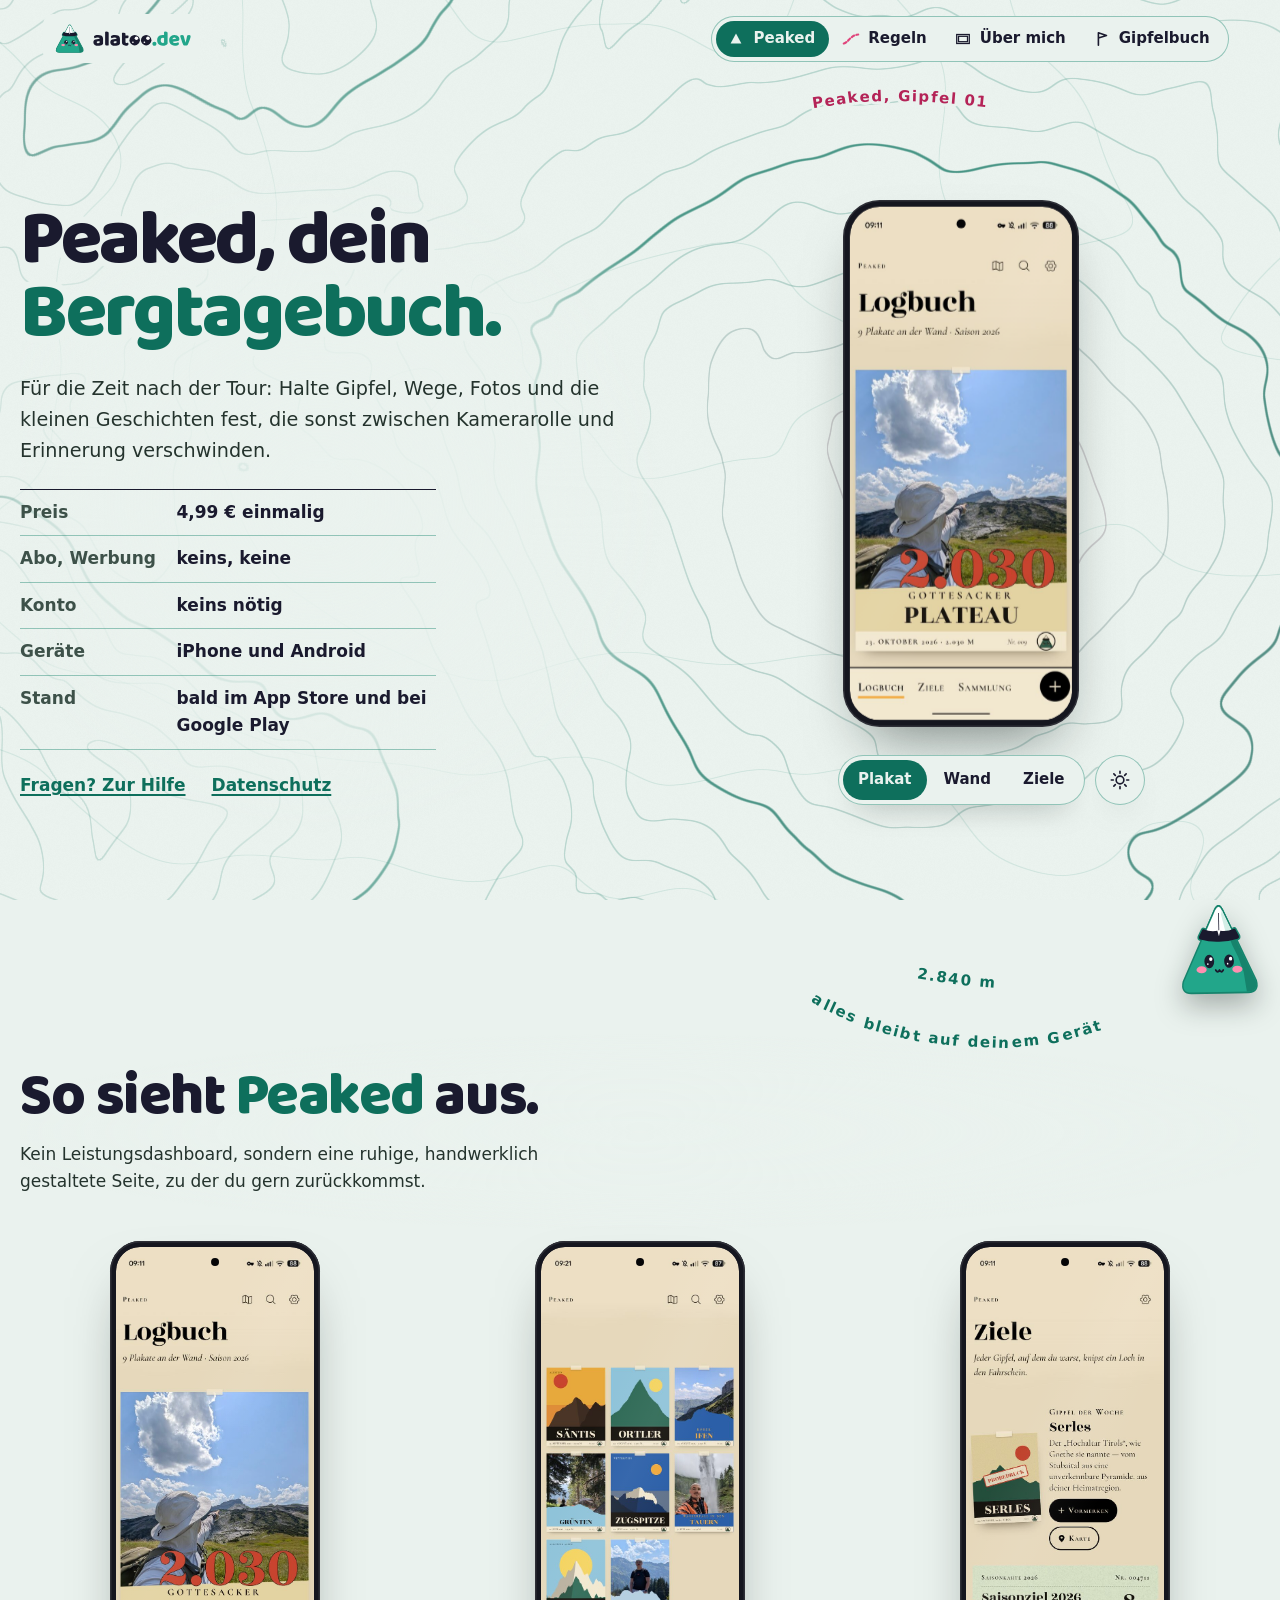
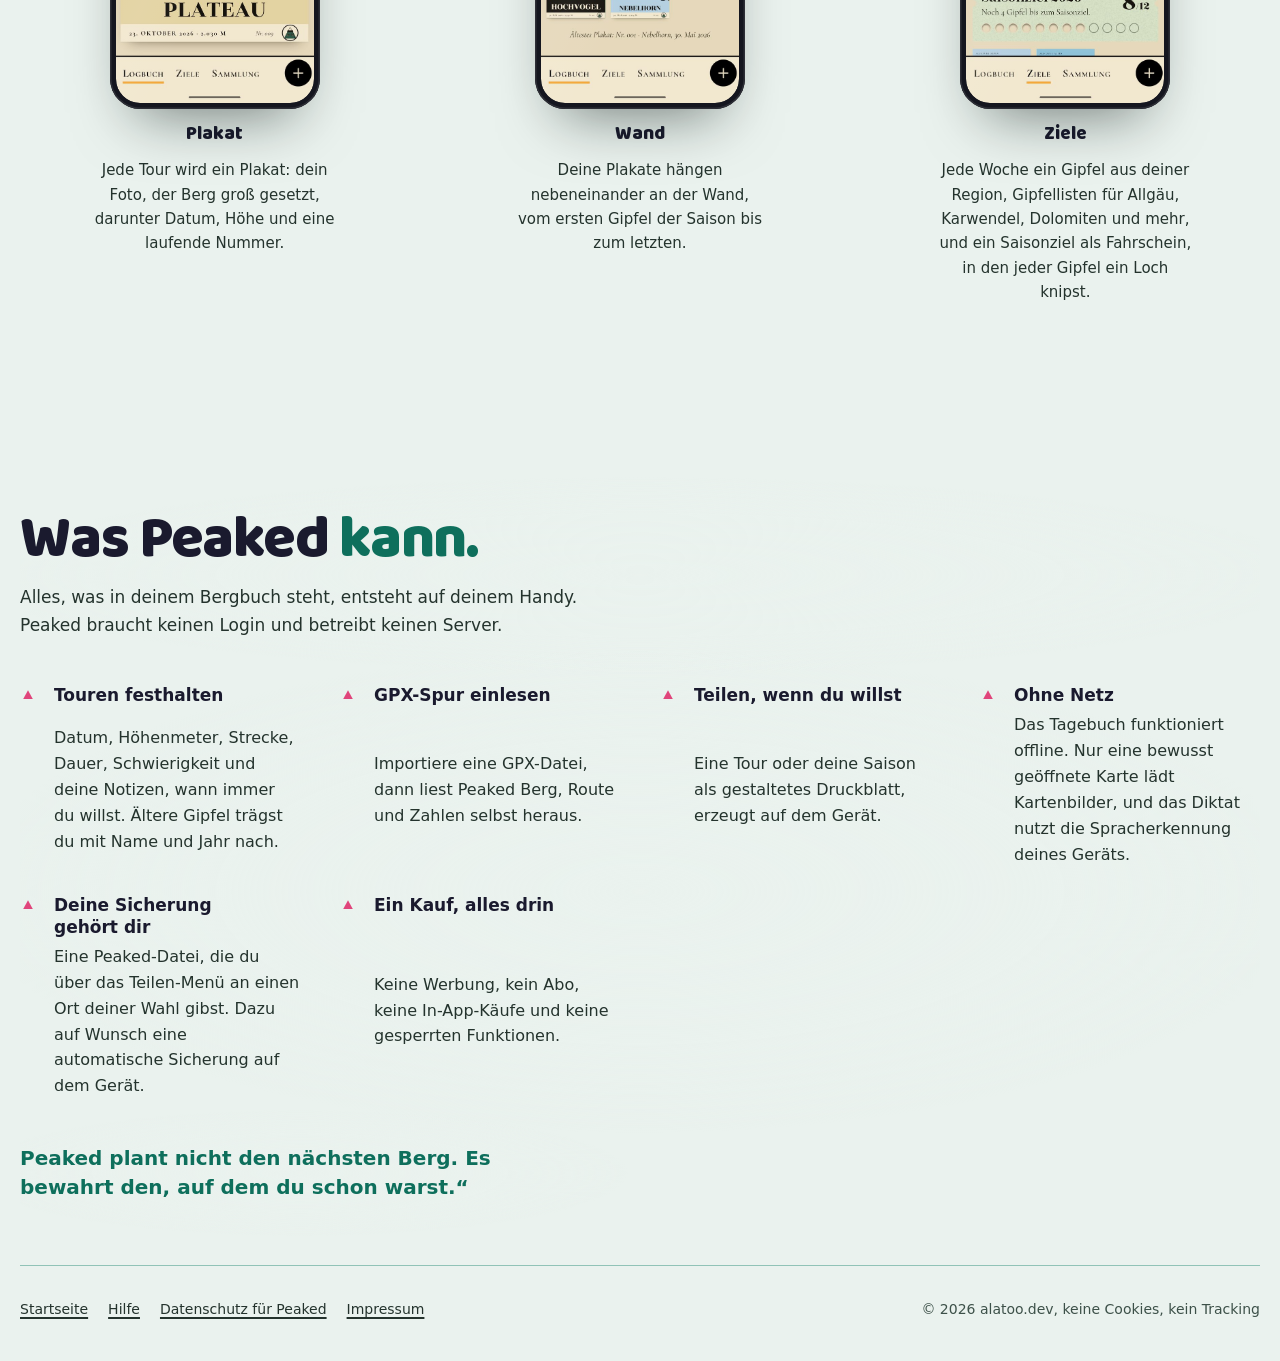
==== commit d2293f39: "Qualität: Link-Vorschau, Schrift als woff2, kein Herauszoomen auf schmalen Handys - Open-Graph-Tags " ====
--- a/peaked/index.html
+++ b/peaked/index.html
@@ -8,7 +8,20 @@
 <meta name="description" content="Peaked ist dein Bergtagebuch für die Zeit nach der Tour: Gipfel, Touren, Fotos und Erinnerungen, lokal auf deinem Handy, ohne Konto und ohne Abo.">
 <meta name="theme-color" content="#EAF2EE" media="(prefers-color-scheme: light)">
 <meta name="theme-color" content="#07120F" media="(prefers-color-scheme: dark)">
+<!-- link previews in messengers and social networks -->
+<meta property="og:type" content="website">
+<meta property="og:locale" content="de_DE">
+<meta property="og:site_name" content="alatoo.dev">
+<meta property="og:title" content="Peaked – Dein Bergtagebuch">
+<meta property="og:description" content="Gipfel, Touren und Fotos als Plakate an deiner Wand. Lokal auf deinem Handy, ohne Konto, ohne Abo.">
+<meta property="og:url" content="https://alatoodev.github.io/peaked/">
+<meta property="og:image" content="https://alatoodev.github.io/assets/vorschau.jpg">
+<meta property="og:image:width" content="1200">
+<meta property="og:image:height" content="630">
+<meta property="og:image:alt" content="Peaked, dein Bergtagebuch: ein Handy mit einem Gipfelplakat auf einer Höhenlinienkarte">
+<meta name="twitter:card" content="summary_large_image">
 <link rel="icon" href="../assets/favicon.svg" type="image/svg+xml">
+<link rel="preload" href="../assets/baloo2-800.woff2" as="font" type="font/woff2" crossorigin>
 <link rel="stylesheet" href="../stil.css">
 </head>
 <body class="unterseite">
--- a/stil.css
+++ b/stil.css
@@ -2,7 +2,7 @@
    in the lines, summit marks with heights, a marked trail, the legend as menu and the cartouche at the bottom.
    No cards, glass, paper or 3D models floating above the map. */
 
-@font-face { font-family: 'Baloo 2'; src: url(assets/baloo2-800.woff) format('woff'); font-weight: 800; font-display: swap; }
+@font-face { font-family: 'Baloo 2'; src: url(assets/baloo2-800.woff2) format('woff2'), url(assets/baloo2-800.woff) format('woff'); font-weight: 800; font-display: swap; }
 
 /* ---------- colors: change here, the map (karte.js) reads the --karte-* and --wolke-* values too ----------
    Contrast (WCAG): --text-2, --leise and --linie-text reach at least 4.5:1 on --grund; --aktion carries white text at 7:1. */
@@ -48,7 +48,7 @@
 
 /* ---------- base ---------- */
 * { box-sizing: border-box; }
-html { scroll-behavior: smooth; scroll-padding-top: 84px; -webkit-text-size-adjust: 100%; }
+html { scroll-behavior: smooth; scroll-padding-top: 84px; -webkit-text-size-adjust: 100%; overflow-x: clip; } /* the fog behind text blocks reaches past the edge; without this phones zoom out to show it */
 body {
   margin: 0; background: var(--grund); color: var(--text);
   font: 400 1.0625rem/1.62 var(--sans);
@@ -355,7 +355,7 @@
 
 /* ---------- footer ---------- */
 .fuss { max-width: 1240px; margin: 0 auto; padding: 32px 0 calc(40px + env(safe-area-inset-bottom, 0px)); display: flex; flex-wrap: wrap; justify-content: space-between; gap: 12px 24px; font-size: .875rem; color: var(--leise); border-top: 1px solid var(--rand); }
-.fuss nav { display: flex; gap: 20px; }
+.fuss nav { display: flex; flex-wrap: wrap; gap: 8px 20px; }
 .fuss a { color: var(--text-2); }
 
 /* ---------- opening: a drone flight down through the clouds onto Dev's summit ---------- */
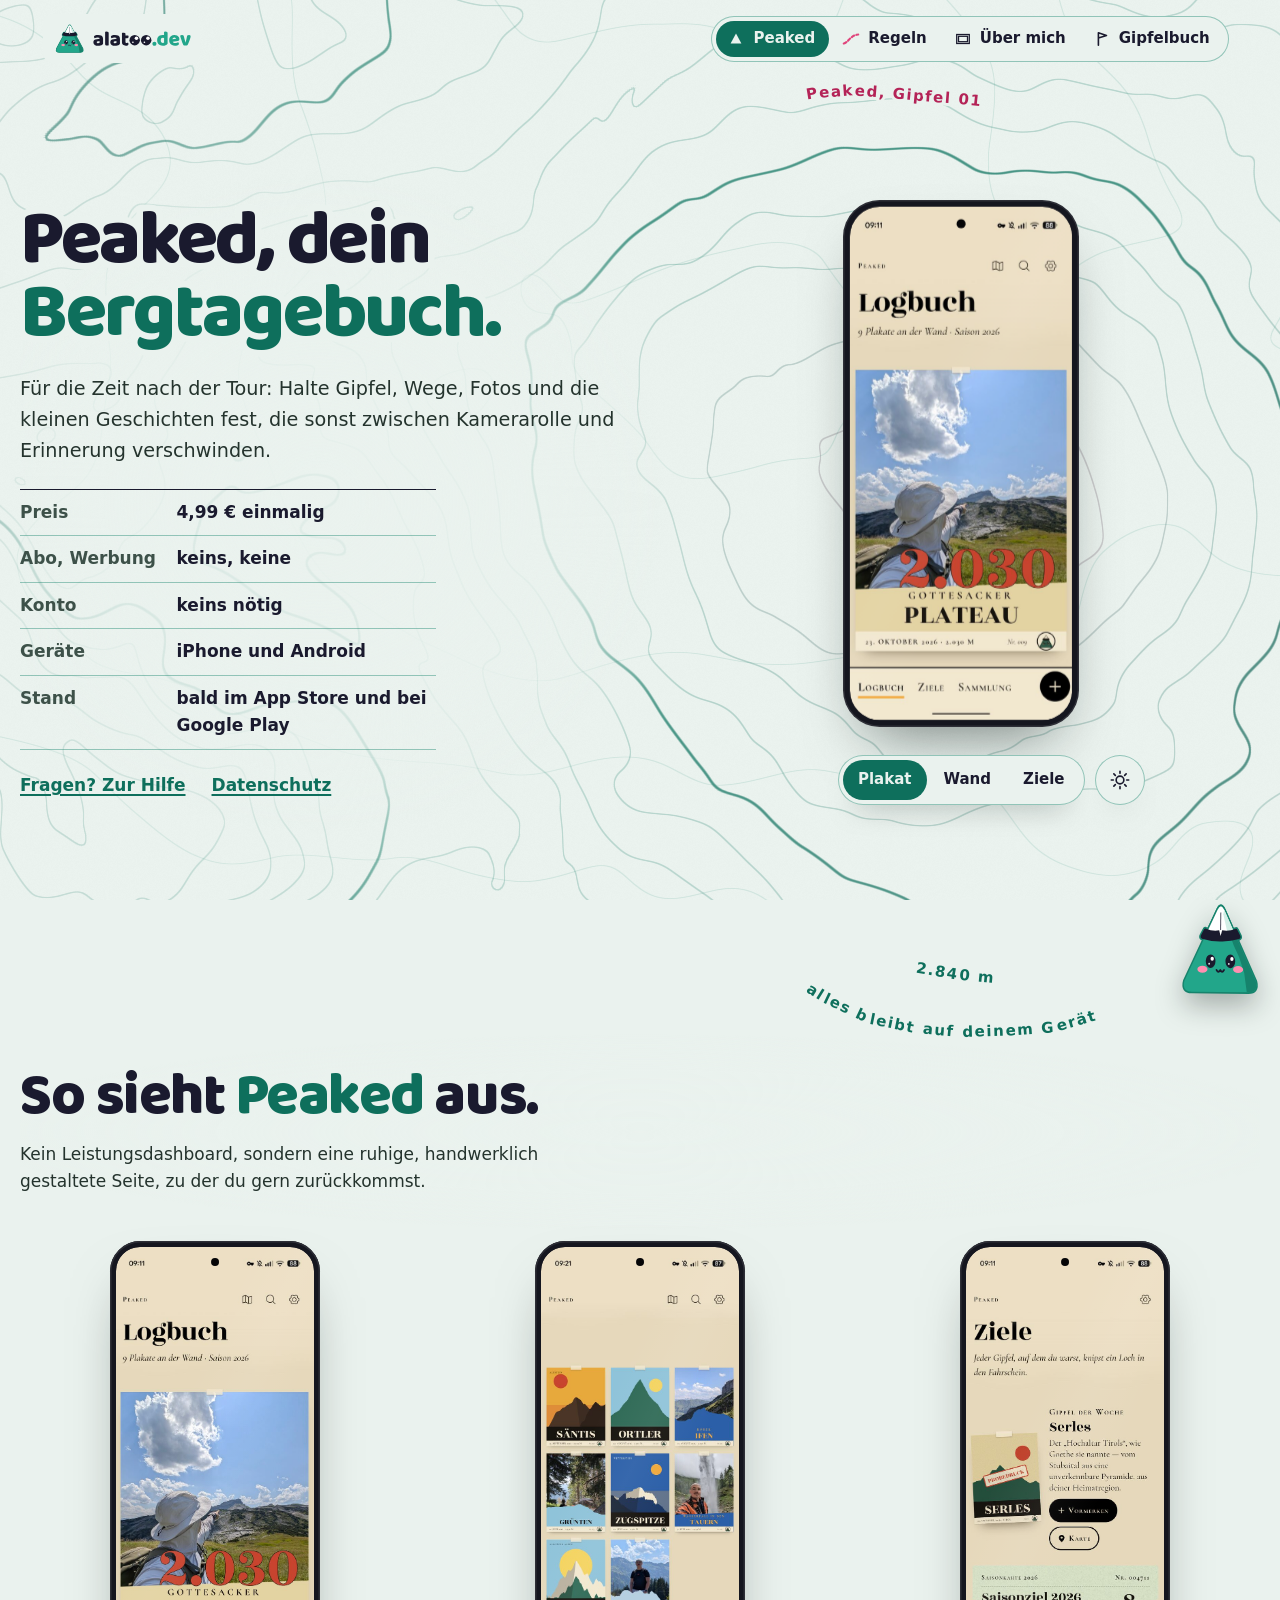
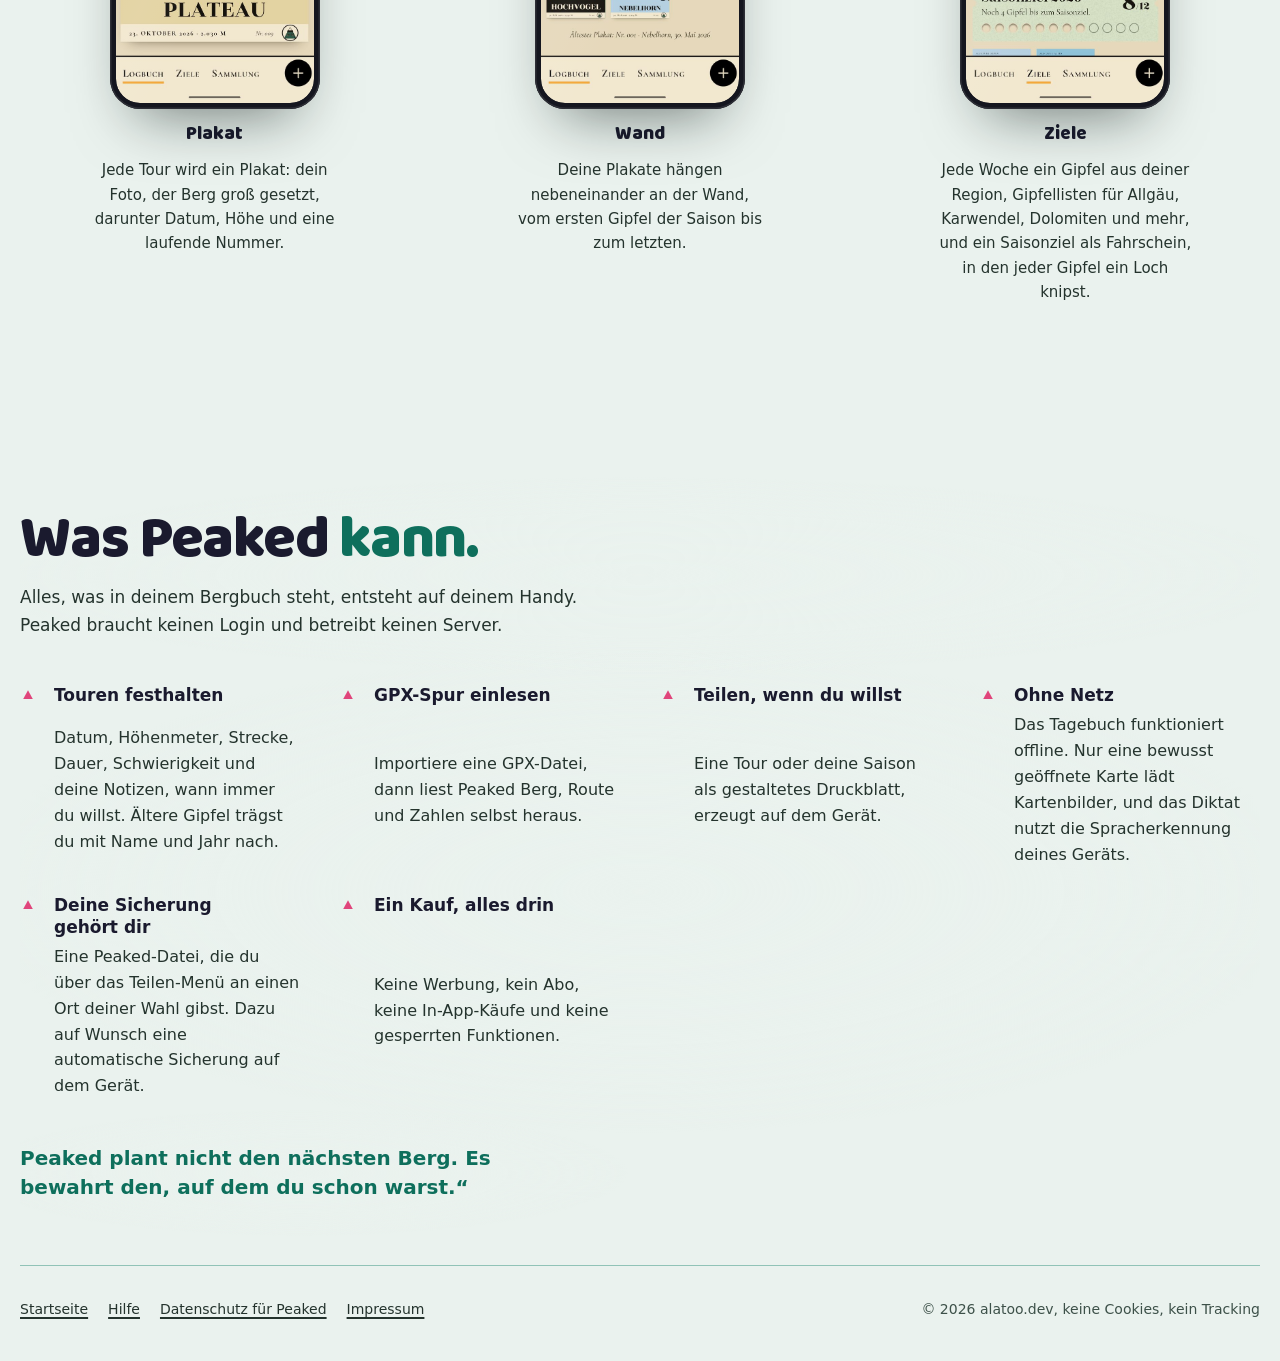
==== commit 4d19fe5c: "Livegang vorbereitet: Impressum und Datenschutz mit echten Angaben, noindex und Sperre entfernt Co-A" ====
--- a/peaked/index.html
+++ b/peaked/index.html
@@ -3,7 +3,6 @@
 <head>
 <meta charset="utf-8">
 <meta name="viewport" content="width=device-width, initial-scale=1, viewport-fit=cover">
-<meta name="robots" content="noindex, nofollow">
 <title>Peaked – Dein Bergtagebuch</title>
 <meta name="description" content="Peaked ist dein Bergtagebuch für die Zeit nach der Tour: Gipfel, Touren, Fotos und Erinnerungen, lokal auf deinem Handy, ohne Konto und ohne Abo.">
 <meta name="theme-color" content="#EAF2EE" media="(prefers-color-scheme: light)">
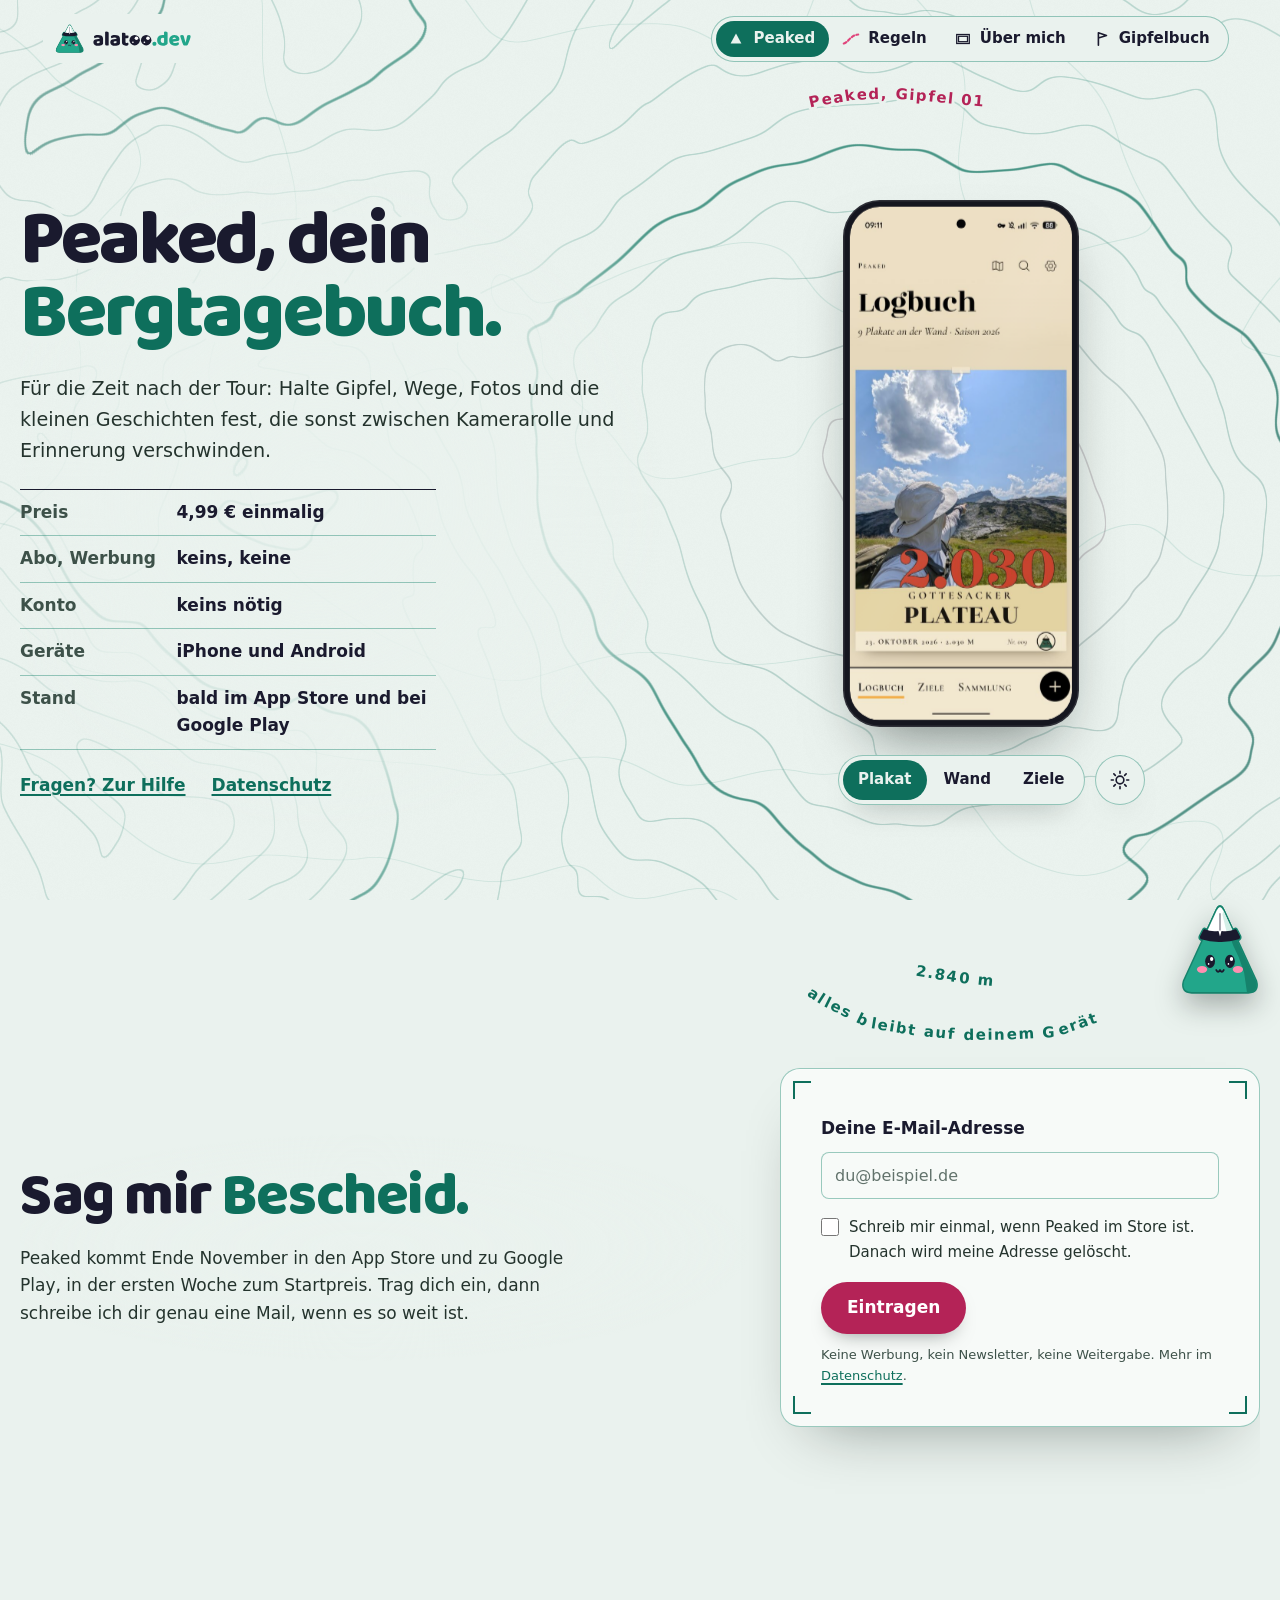
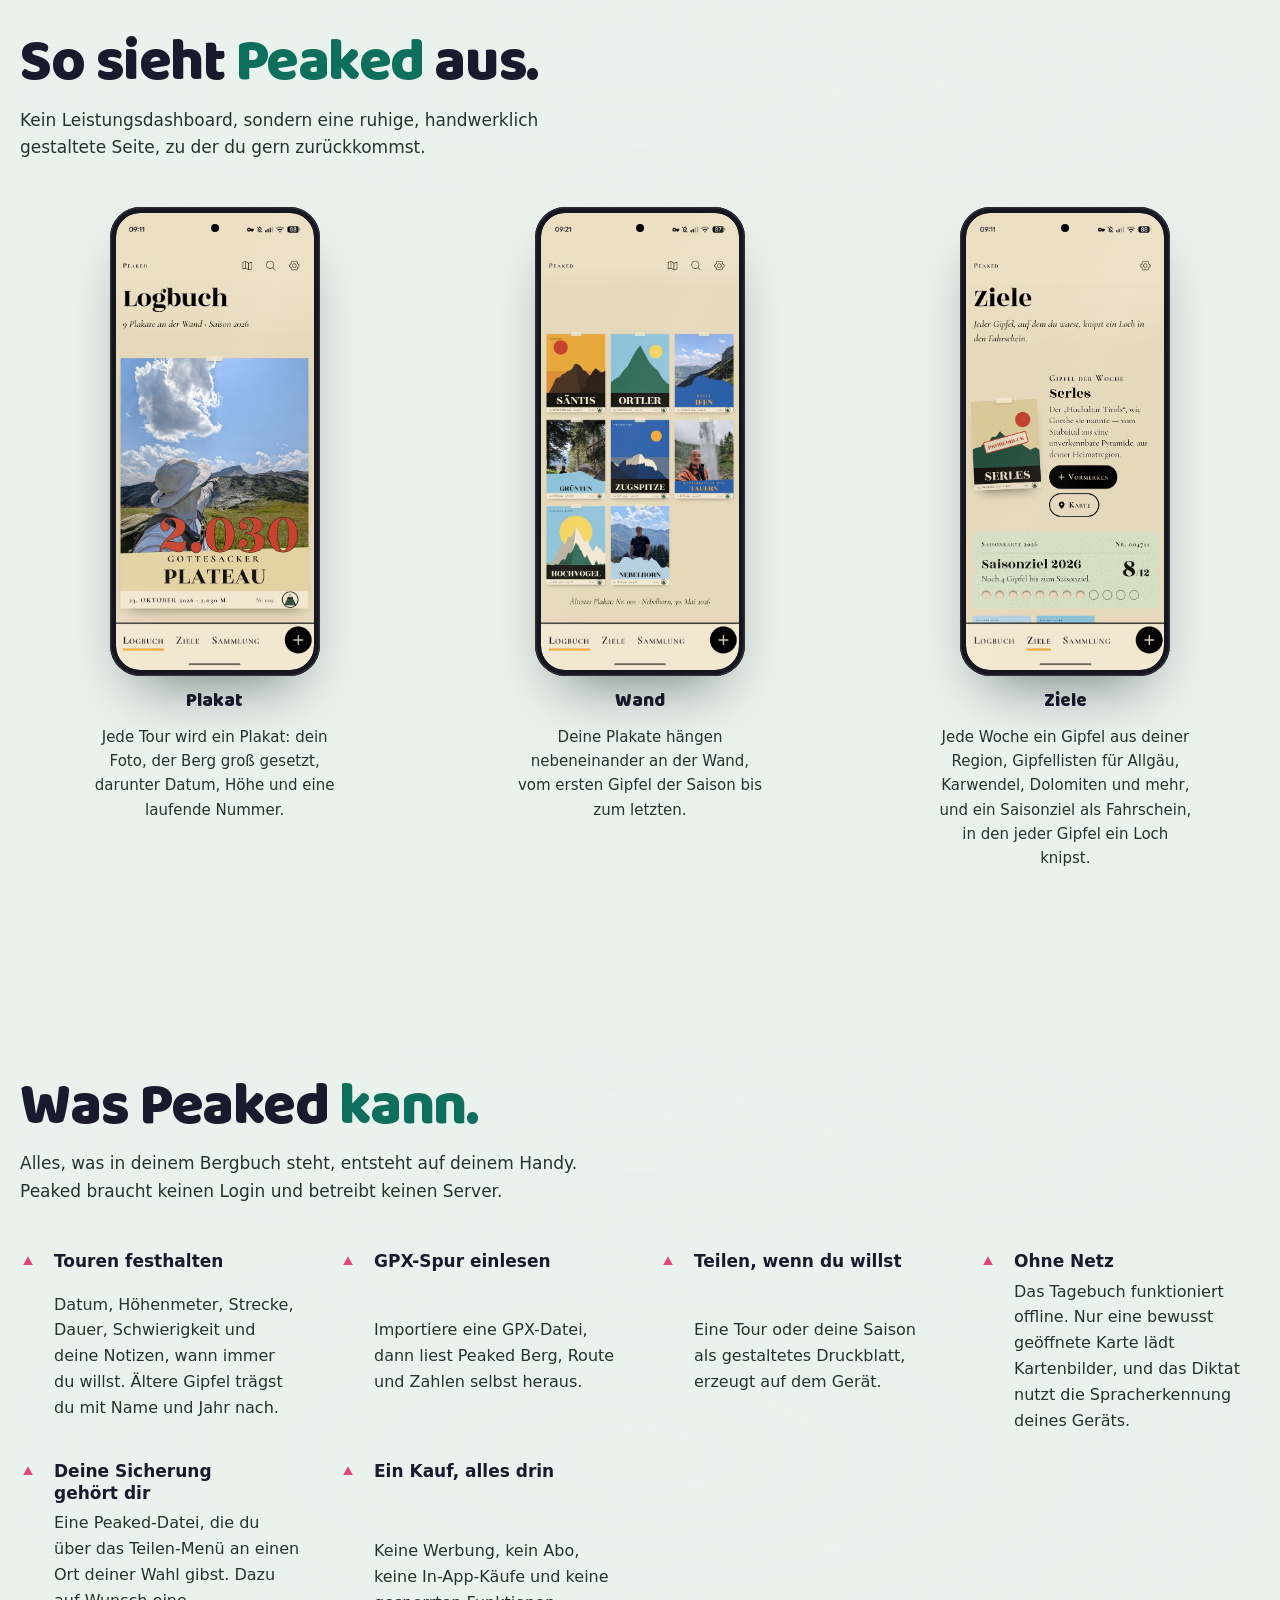
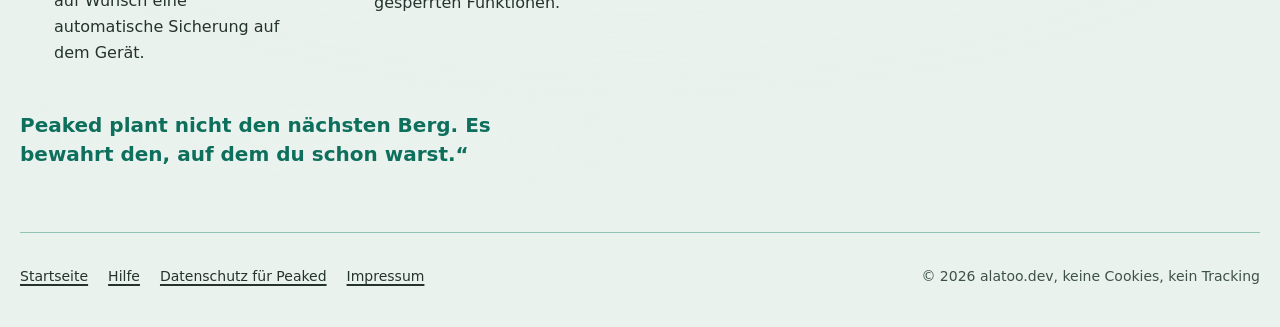
==== commit 0f0ff768: "Peaked-Seite: Warteliste für die Launch-Mail, Datenschutz ergänzt Co-Authored-By: Claude Opus 5.5 <n" ====
--- a/peaked/index.html
+++ b/peaked/index.html
@@ -95,6 +95,46 @@
   <svg class="ringschrift" aria-hidden="true"></svg>
 </section>
 
+<!-- ============ waiting list: one mail on launch day (server: Designs/gipfelbuch-worker, POST /warteliste) ============ -->
+<section class="ort warte" id="warteliste" aria-labelledby="warte-titel" data-api="https://gipfelbuch.alatoo.dev">
+  <div class="buch-text ruhe">
+    <h2 id="warte-titel" class="freigestellt">Sag mir <em>Bescheid.</em></h2>
+    <p>Peaked kommt Ende November in den App Store und zu Google Play, in der ersten Woche zum Startpreis. Trag dich ein, dann schreibe ich dir genau eine Mail, wenn es so weit ist.</p>
+  </div>
+  <form class="eintragen blatt ruhe" novalidate>
+    <label class="feld" for="wl-email">Deine E-Mail-Adresse</label>
+    <input id="wl-email" name="email" type="email" maxlength="254" required autocomplete="email" placeholder="du@beispiel.de">
+    <label class="falle" aria-hidden="true">Website <input name="website" type="text" tabindex="-1" autocomplete="off"></label>
+    <label class="haken"><input type="checkbox" name="einverstanden" required> Schreib mir einmal, wenn Peaked im Store ist. Danach wird meine Adresse gelöscht.</label>
+    <div class="absenden">
+      <button class="knopf" type="submit">Eintragen</button>
+      <p class="status" role="status"></p>
+    </div>
+    <p class="vorschau-hinweis">Keine Werbung, kein Newsletter, keine Weitergabe. Mehr im <a href="../datenschutz.html#warteliste">Datenschutz</a>.</p>
+  </form>
+</section>
+<script>
+{ // ponytail: one small form, so no extra file
+  const sec = document.getElementById('warteliste'), form = sec.querySelector('form'), status = sec.querySelector('.status');
+  const melde = (t, fehler = false) => { status.textContent = t; status.classList.toggle('fehler', fehler); };
+  form.addEventListener('submit', async e => {
+    e.preventDefault();
+    const email = form.email.value.trim(), gueltig = !!email && form.email.checkValidity();
+    form.email.setAttribute('aria-invalid', !gueltig);
+    if (!gueltig) { form.email.focus(); return melde('Bitte gib eine gültige E-Mail-Adresse an.', true); }
+    if (!form.einverstanden.checked) { form.einverstanden.focus(); return melde('Bitte setz das Häkchen, sonst darf ich dir nicht schreiben.', true); }
+    const knopf = form.querySelector('button'); knopf.disabled = true; melde('Wird eingetragen …');
+    try {
+      const r = await fetch(`${sec.dataset.api.replace(/\/$/, '')}/warteliste`, { method: 'POST', headers: { 'Content-Type': 'application/json' },
+        body: JSON.stringify({ email, einverstanden: true, website: form.website.value }) });
+      if (!r.ok) { const d = await r.json().catch(() => ({})); return melde(d.fehler || 'Das hat nicht geklappt. Versuch es bitte später noch einmal.', true); }
+      form.reset(); melde('Danke! Ich melde mich, sobald Peaked da ist.');
+    } catch { melde('Keine Verbindung. Versuch es bitte später noch einmal.', true); }
+    finally { knopf.disabled = false; }
+  });
+}
+</script>
+
 <!-- ============ the app, screen by screen ============ -->
 <section class="ort" id="ansehen" aria-labelledby="ansehen-titel">
   <div class="abschnitt-kopf ruhe">
--- a/stil.css
+++ b/stil.css
@@ -323,6 +323,7 @@
 .eintraege .wer { font-weight: 700; color: var(--text); }
 .eintraege .wer .hoehe { font-weight: 600; color: var(--leise); }
 .eintraege .was { grid-column: 2; color: var(--text-2); }
+.eintraege li.leer { display: block; color: var(--text-2); } /* notices have no summit icon; in the grid their text squeezed into the 16px icon column */
 .eintraege .marke-idee { font-size: .8rem; font-weight: 700; color: var(--aktion); margin-left: 6px; }
 .eintragen { display: grid; gap: 10px; width: min(100%, 30rem); justify-self: center; }
 .falle { position: absolute; left: -9999px; width: 1px; height: 1px; overflow: hidden; } /* a field only bots fill in */
@@ -336,11 +337,11 @@
 .art input:focus-visible + span { outline: 3px solid var(--warm); outline-offset: 3px; }
 .feld { display: flex; justify-content: space-between; font-weight: 700; margin-top: 6px; }
 .zaehler { font-weight: 500; color: var(--leise); font-variant-numeric: tabular-nums; }
-.eintragen input[type=text], .eintragen textarea {
+.eintragen input[type=text], .eintragen input[type=email], .eintragen textarea {
   width: 100%; font: 500 1rem/1.45 var(--sans); color: var(--text); background: var(--feld);
   border: 1.5px solid var(--rand); border-radius: 8px; padding: 11px 13px; resize: vertical;
 }
-.eintragen input[type=text]:focus, .eintragen textarea:focus { outline: none; border-color: var(--linie-text); box-shadow: 0 0 0 3px rgb(22 131 108 / .2); }
+.eintragen input[type=text]:focus, .eintragen input[type=email]:focus, .eintragen textarea:focus { outline: none; border-color: var(--linie-text); box-shadow: 0 0 0 3px rgb(22 131 108 / .2); }
 .eintragen [aria-invalid="true"] { border-color: var(--aktion); }
 .eintragen ::placeholder { color: var(--leise); opacity: .8; }
 .haken { display: flex; gap: 10px; align-items: flex-start; font-size: .9375rem; margin-top: 6px; color: var(--text-2); }
@@ -352,6 +353,10 @@
 @media (min-width: 900px) {
   .buch { grid-template-columns: minmax(0, 1fr) minmax(0, 30rem); gap: clamp(32px, 6vw, 96px); align-items: center; padding-bottom: clamp(56px, 9vh, 104px); }
 }
+
+/* ---------- Peaked waiting list: laid out like the guestbook, without its map of summits ---------- */
+.warte { grid-template-columns: minmax(0, 1fr); align-items: start; }
+@media (min-width: 900px) { .warte { grid-template-columns: minmax(0, 1fr) minmax(0, 30rem); gap: clamp(32px, 6vw, 96px); align-items: center; } }
 
 /* ---------- footer ---------- */
 .fuss { max-width: 1240px; margin: 0 auto; padding: 32px 0 calc(40px + env(safe-area-inset-bottom, 0px)); display: flex; flex-wrap: wrap; justify-content: space-between; gap: 12px 24px; font-size: .875rem; color: var(--leise); border-top: 1px solid var(--rand); }
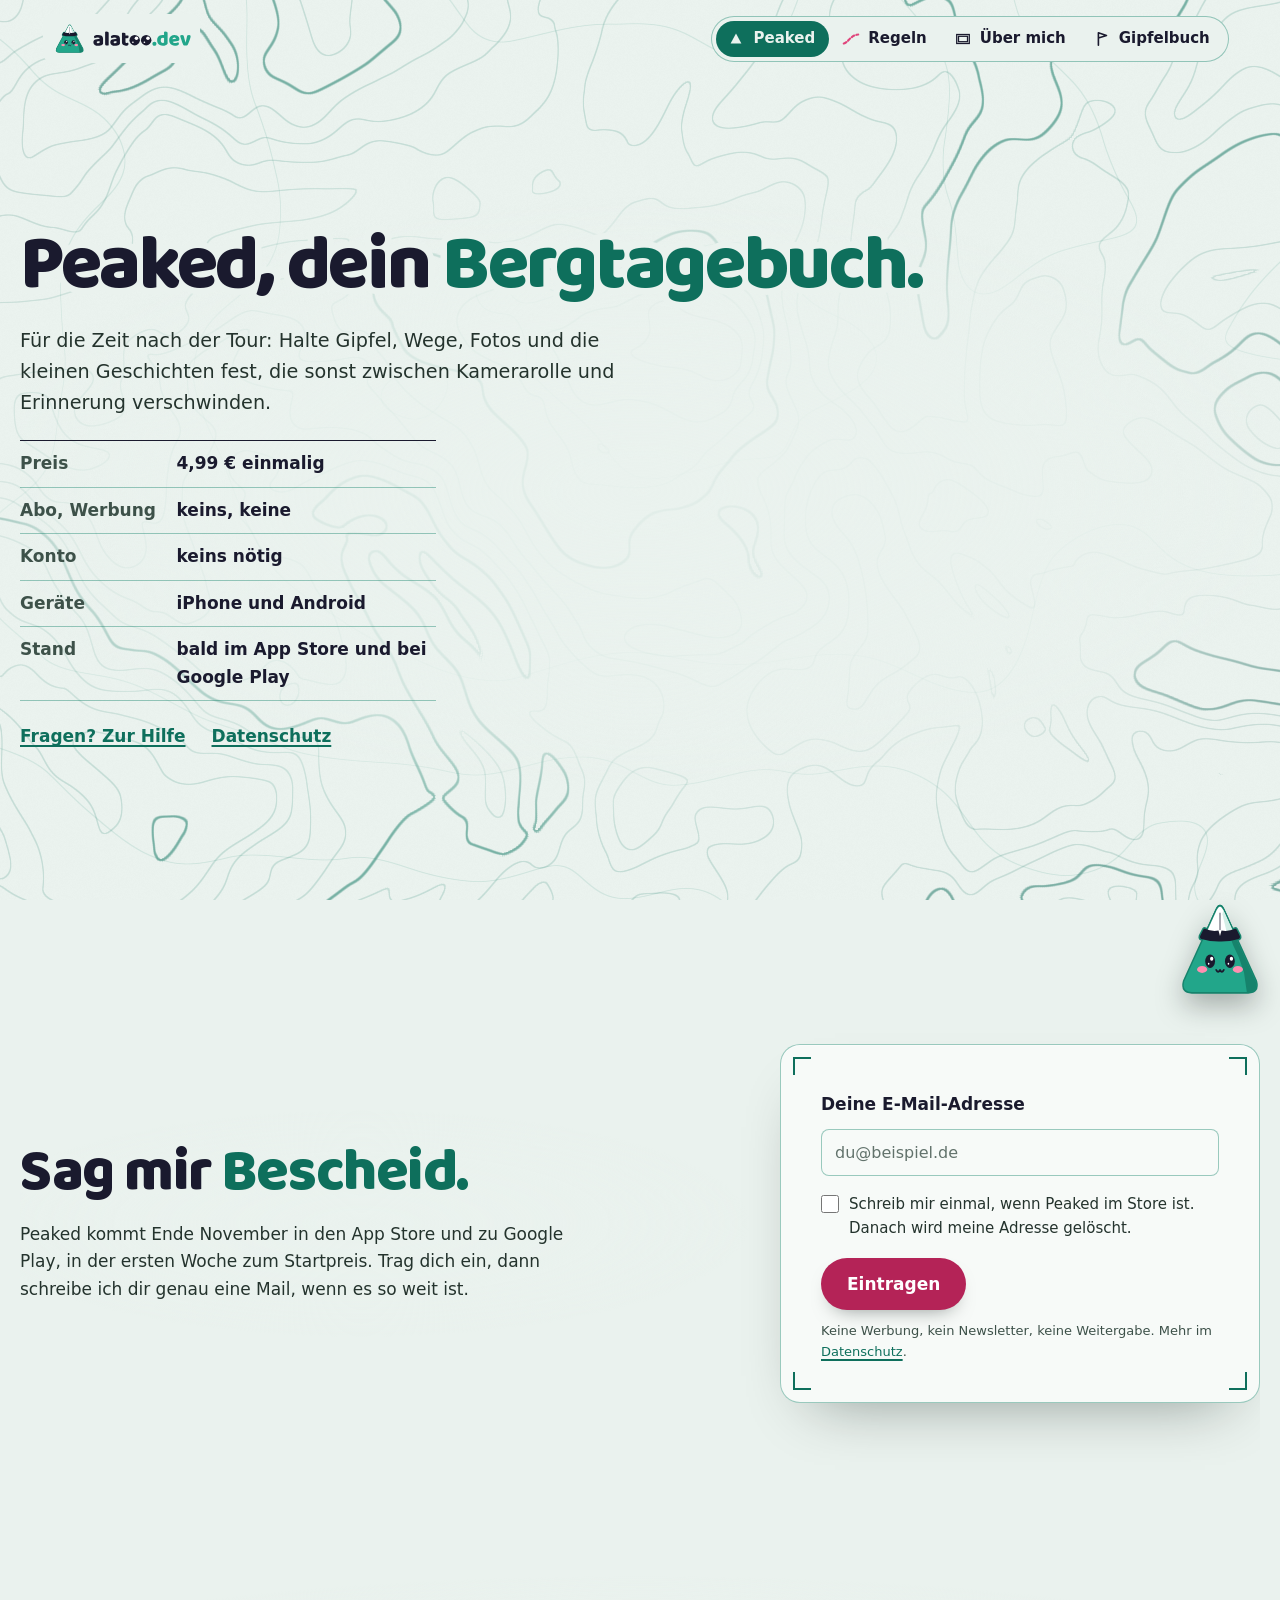
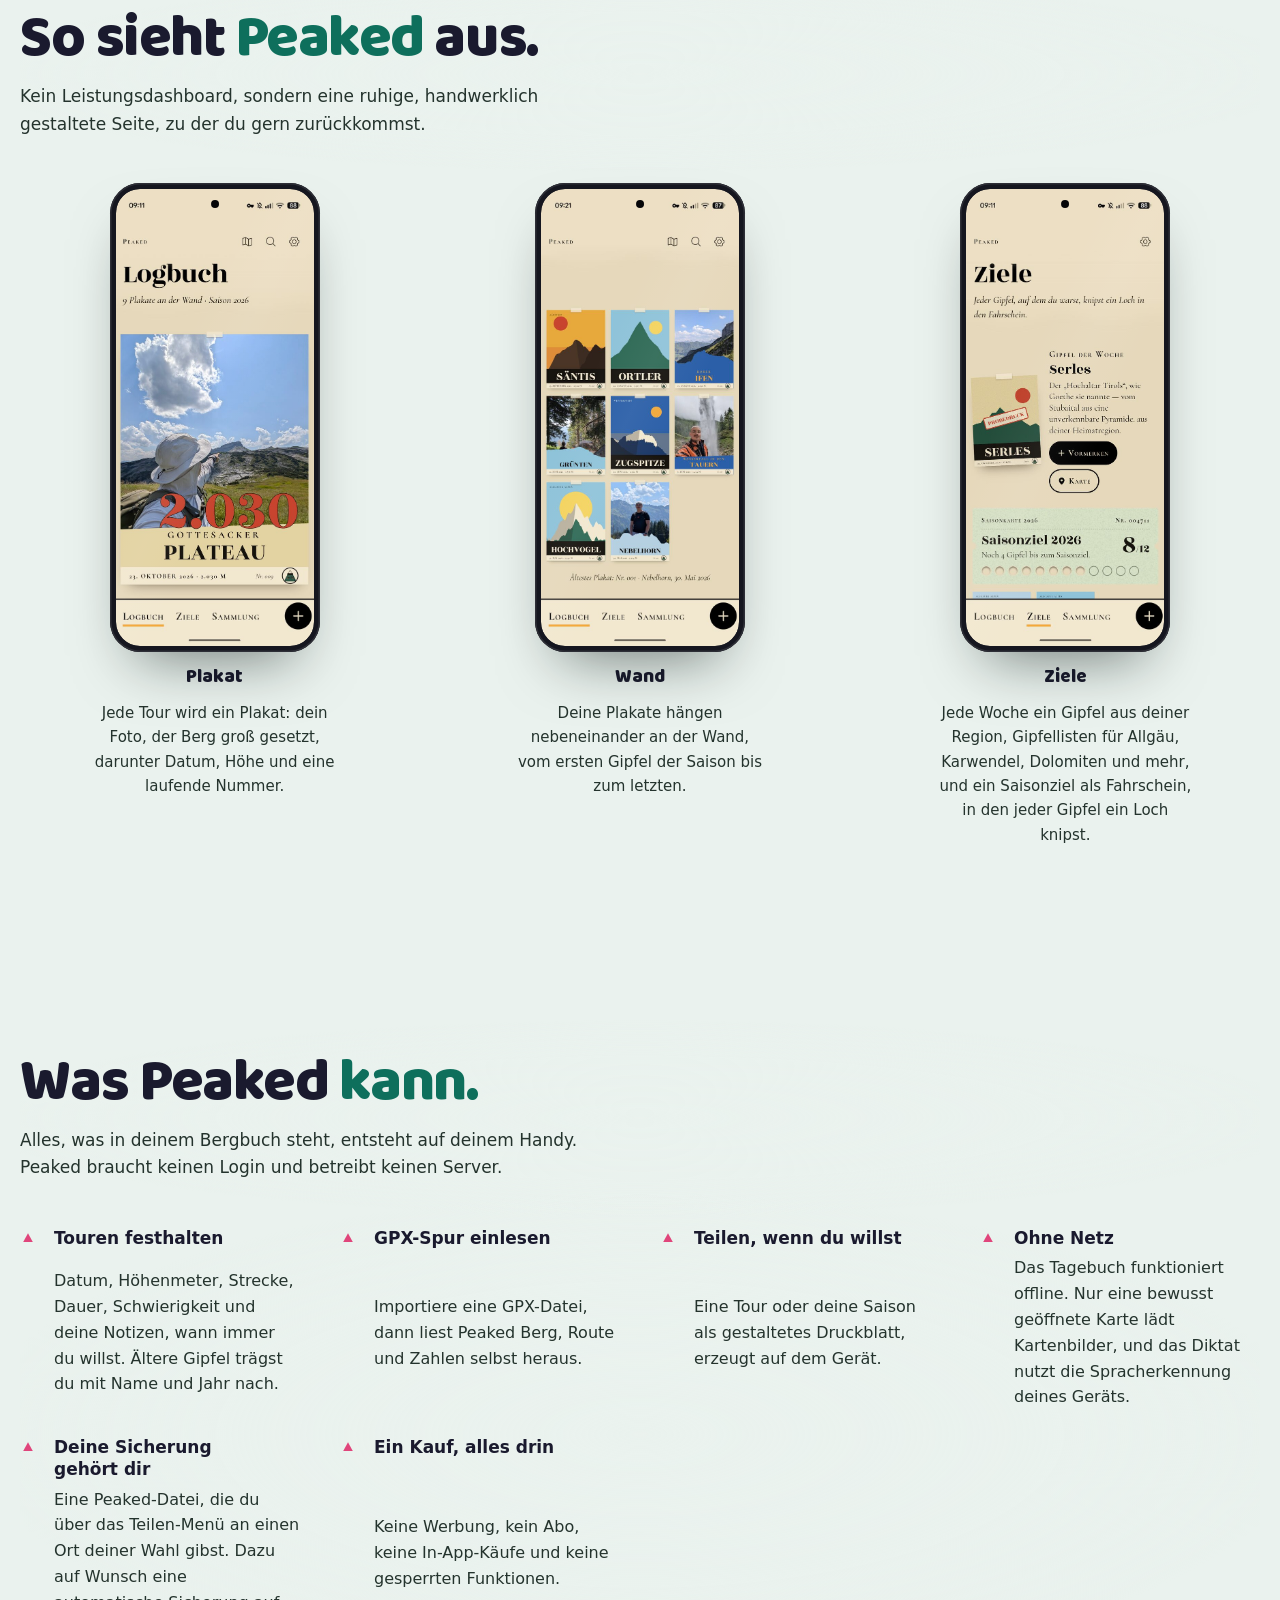
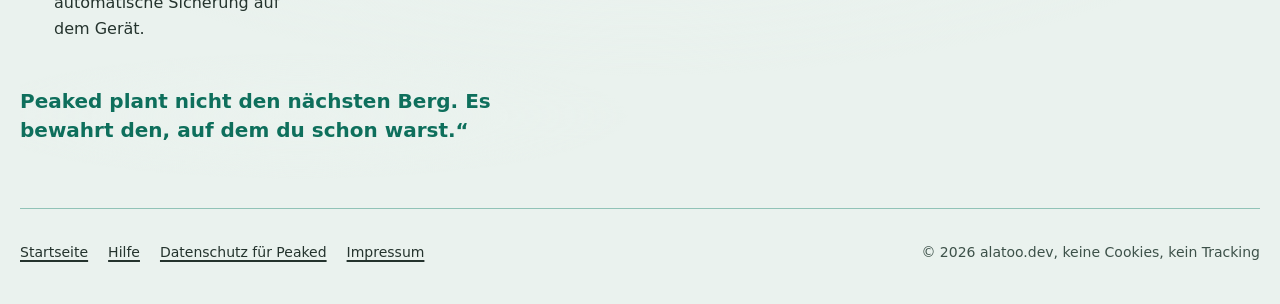
==== commit 2e5ff801: "Peaked-Seite: doppeltes Handy oben raus, Bilderreihe am Handy wischbar (touch-action der Kipp-Handys" ====
--- a/peaked/index.html
+++ b/peaked/index.html
@@ -49,7 +49,7 @@
 <main id="inhalt">
 
 <!-- ============ Peaked on its summit ============ -->
-<section class="ort peaked erste" id="oben" aria-labelledby="titel">
+<section class="ort erste" id="oben" aria-labelledby="titel">
   <div class="peaked-text ruhe">
     <h1 id="titel" class="freigestellt">Peaked, dein <em>Bergtagebuch.</em></h1>
     <p class="lead">Für die Zeit nach der Tour: Halte Gipfel, Wege, Fotos und die kleinen Geschichten fest, die sonst zwischen Kamerarolle und Erinnerung verschwinden.</p>
@@ -62,37 +62,6 @@
     </dl>
     <p class="aktionen"><a class="leiser-link" href="hilfe.html">Fragen? Zur Hilfe</a><a class="leiser-link" href="datenschutz.html">Datenschutz</a></p>
   </div>
-  <div class="peaked-gipfel handy-buehne">
-    <div class="handy">
-      <div class="bildschirm">
-        <picture class="screen an" data-screen="logbuch">
-          <source srcset="../assets/peaked-logbuch-dunkel.jpg" media="(prefers-color-scheme: dark)">
-          <img src="../assets/peaked-logbuch.jpg" alt="Peaked im Logbuch: das Gottesacker-Plateau als neuestes Plakat" width="600" height="1339" draggable="false">
-        </picture>
-        <picture class="screen" data-screen="wand" aria-hidden="true">
-          <source srcset="../assets/peaked-wand-dunkel.jpg" media="(prefers-color-scheme: dark)">
-          <img src="../assets/peaked-wand.jpg" alt="Peaked: alle Plakate der Saison an der Wand, vom Nebelhorn bis zum Säntis" width="600" height="1339" draggable="false">
-        </picture>
-        <picture class="screen" data-screen="ziele" aria-hidden="true">
-          <source srcset="../assets/peaked-ziele-dunkel.jpg" media="(prefers-color-scheme: dark)">
-          <img src="../assets/peaked-ziele.jpg" alt="Peaked bei den Zielen: die Serles als Gipfel der Woche und das Saisonziel als Fahrschein" width="600" height="1339" draggable="false">
-        </picture>
-      </div>
-    </div>
-    <!-- floats below the phone: which screen of the app, and the app by day or by night (karte.js) -->
-    <div class="handy-steuer" hidden>
-      <div class="screen-wahl" role="group" aria-label="Bildschirm der App">
-        <span class="wahl-schlitten" aria-hidden="true"></span>
-        <button type="button" data-screen="logbuch" aria-pressed="true">Plakat</button>
-        <button type="button" data-screen="wand" aria-pressed="false">Wand</button>
-        <button type="button" data-screen="ziele" aria-pressed="false">Ziele</button>
-      </div>
-      <button class="modus-knopf" type="button" aria-pressed="false" aria-label="App bei Nacht zeigen" title="Tag oder Nacht" data-dev-sagt="Peaked kann auch Nacht.">
-        <svg viewBox="0 0 24 24" aria-hidden="true"><g class="sonne"><circle cx="12" cy="12" r="4.2"/><path d="M12 2.5v2.2M12 19.3v2.2M2.5 12h2.2M19.3 12h2.2M5.3 5.3l1.6 1.6M17.1 17.1l1.6 1.6M5.3 18.7l1.6-1.6M17.1 6.9l1.6-1.6"/></g><path class="mond" d="M19.5 14.6A8 8 0 0 1 9.4 4.5a8 8 0 1 0 10.1 10.1Z"/></svg>
-      </button>
-    </div>
-  </div>
-  <svg class="ringschrift" aria-hidden="true"></svg>
 </section>
 
 <!-- ============ waiting list: one mail on launch day (server: Designs/gipfelbuch-worker, POST /warteliste) ============ -->
--- a/stil.css
+++ b/stil.css
@@ -399,7 +399,7 @@
 /* Peaked page: the screens of the app, side by side like a row of summits */
 .screens { list-style: none; margin: 0; padding: 0; display: grid; grid-template-columns: repeat(3, minmax(0, 1fr)); gap: clamp(16px, 3vw, 36px); align-items: start; }
 .screens li { display: grid; gap: 14px; justify-items: center; text-align: center; }
-.screens .handy { width: min(100%, 210px); border-radius: 1.9rem; padding: 6px; }
+.screens .handy { width: min(100%, 210px); border-radius: 1.9rem; padding: 6px; touch-action: pan-x pan-y; cursor: auto; } /* not tiltable: a sideways swipe must move the row */
 .screens .bildschirm, .screens .handy img { border-radius: 1.5rem; }
 .screens h3 { font: 800 1.2rem/1.1 var(--display); }
 .screens p { font-size: .9375rem; color: var(--text-2); max-width: 17em; }
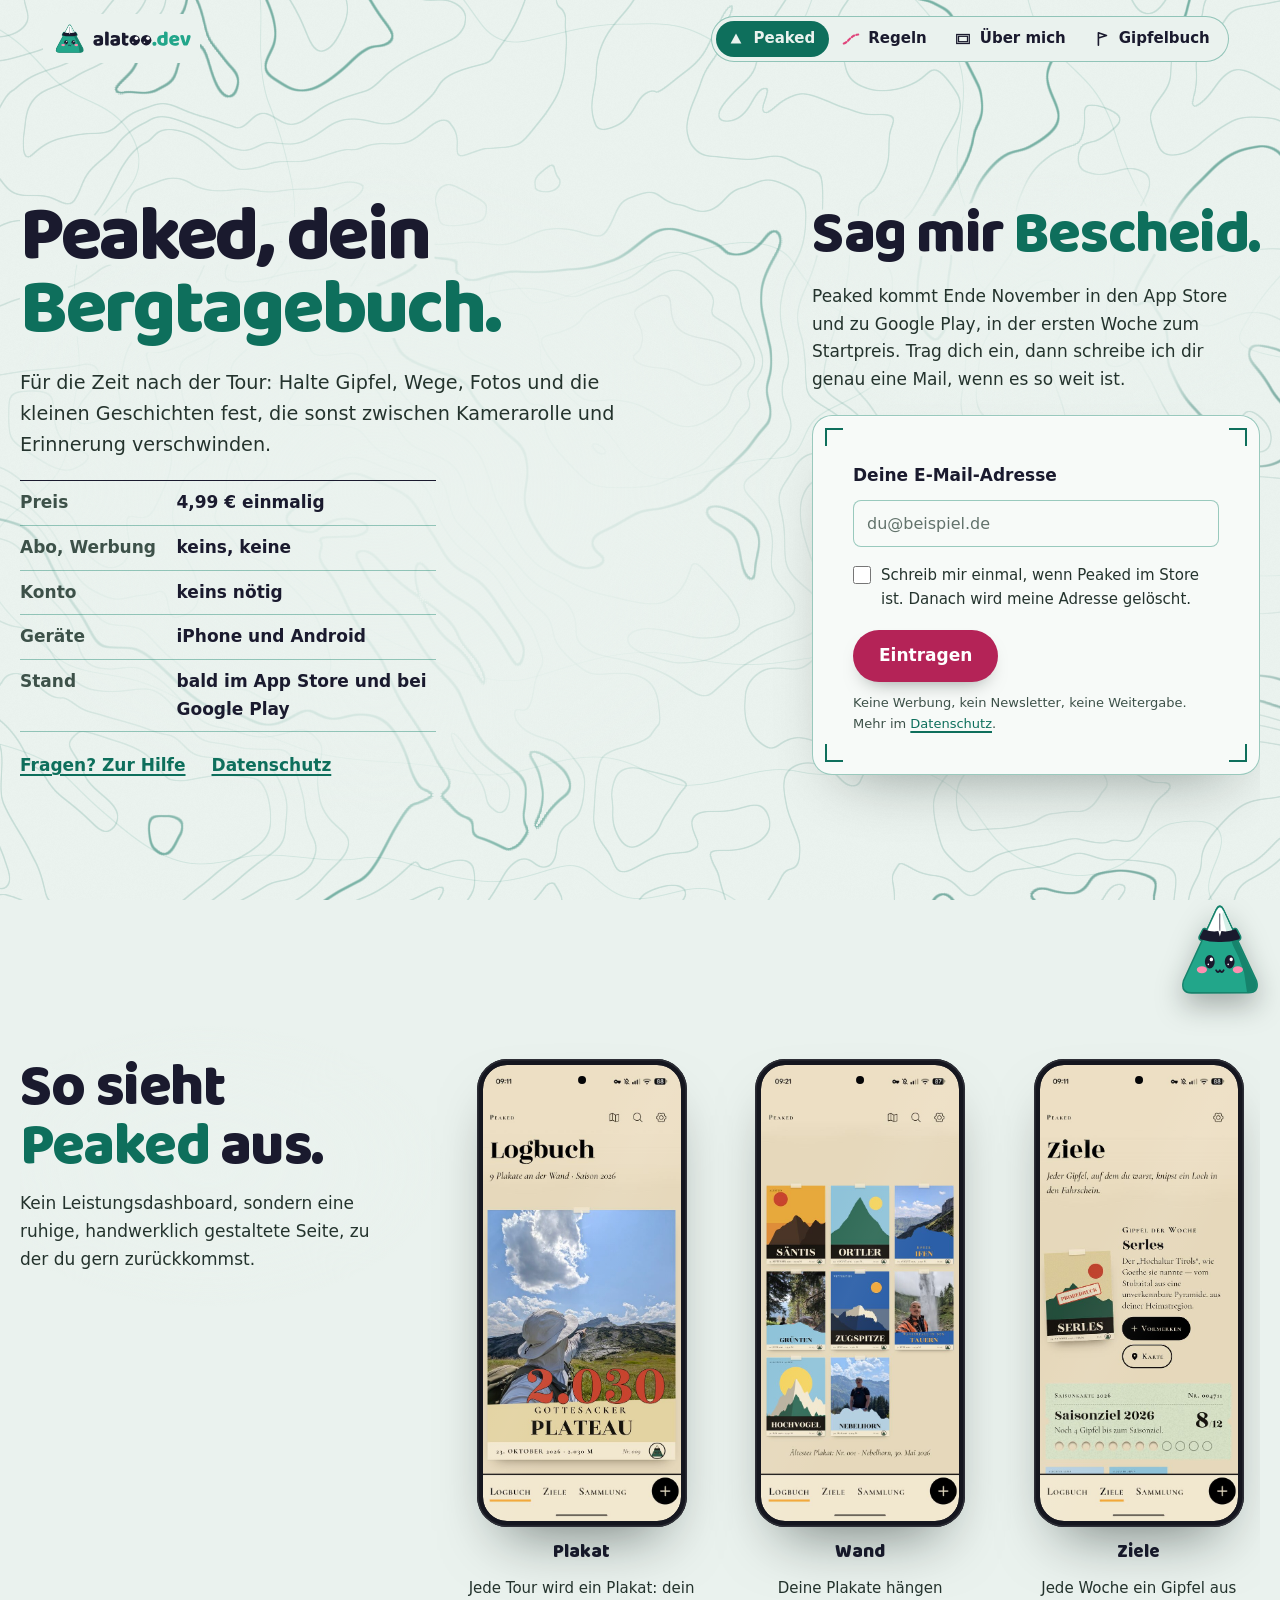
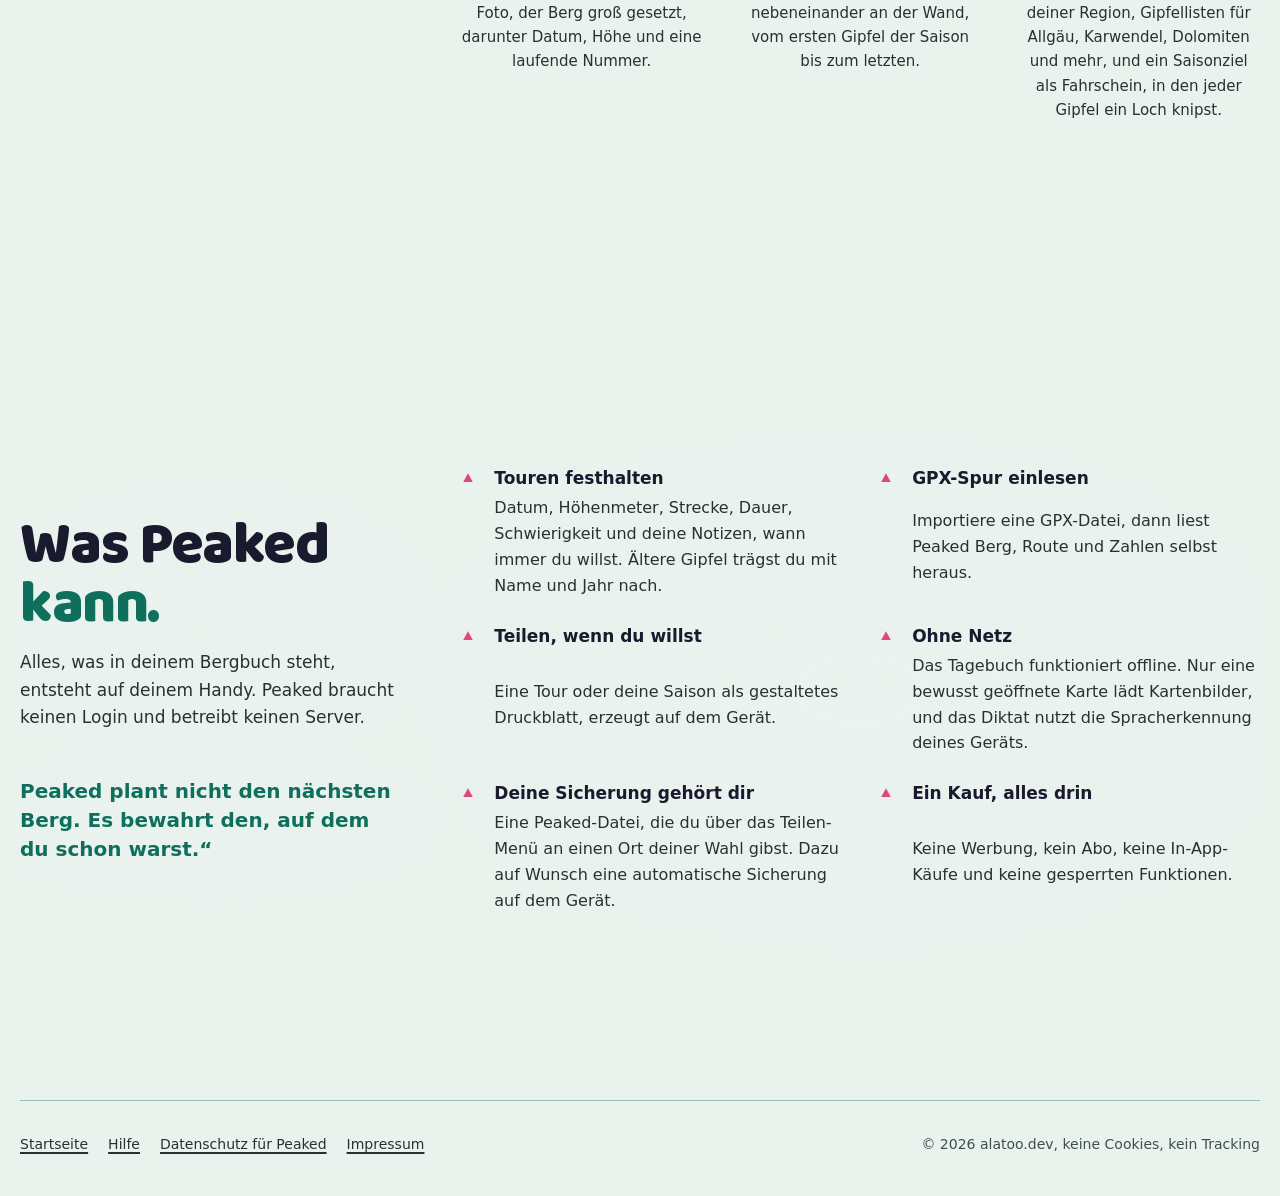
==== commit 6b2dffff: "Peaked-Seite am PC: Warteliste rechts neben dem Titel, jede Seite genau eine Bildschirmhoehe Co-Auth" ====
--- a/peaked/index.html
+++ b/peaked/index.html
@@ -49,7 +49,7 @@
 <main id="inhalt">
 
 <!-- ============ Peaked on its summit ============ -->
-<section class="ort erste" id="oben" aria-labelledby="titel">
+<section class="ort erste mit-warte" id="oben" aria-labelledby="titel">
   <div class="peaked-text ruhe">
     <h1 id="titel" class="freigestellt">Peaked, dein <em>Bergtagebuch.</em></h1>
     <p class="lead">Für die Zeit nach der Tour: Halte Gipfel, Wege, Fotos und die kleinen Geschichten fest, die sonst zwischen Kamerarolle und Erinnerung verschwinden.</p>
@@ -62,25 +62,25 @@
     </dl>
     <p class="aktionen"><a class="leiser-link" href="hilfe.html">Fragen? Zur Hilfe</a><a class="leiser-link" href="datenschutz.html">Datenschutz</a></p>
   </div>
-</section>
 
-<!-- ============ waiting list: one mail on launch day (server: Designs/gipfelbuch-worker, POST /warteliste) ============ -->
-<section class="ort warte" id="warteliste" aria-labelledby="warte-titel" data-api="https://gipfelbuch.alatoo.dev">
-  <div class="buch-text ruhe">
-    <h2 id="warte-titel" class="freigestellt">Sag mir <em>Bescheid.</em></h2>
-    <p>Peaked kommt Ende November in den App Store und zu Google Play, in der ersten Woche zum Startpreis. Trag dich ein, dann schreibe ich dir genau eine Mail, wenn es so weit ist.</p>
+  <!-- waiting list: one mail on launch day (server: Designs/gipfelbuch-worker, POST /warteliste); #warteliste stays the bio-link target -->
+  <div class="warte-spalte" id="warteliste" aria-labelledby="warte-titel" role="group" data-api="https://gipfelbuch.alatoo.dev">
+    <div class="buch-text ruhe">
+      <h2 id="warte-titel" class="freigestellt">Sag mir <em>Bescheid.</em></h2>
+      <p>Peaked kommt Ende November in den App Store und zu Google Play, in der ersten Woche zum Startpreis. Trag dich ein, dann schreibe ich dir genau eine Mail, wenn es so weit ist.</p>
+    </div>
+    <form class="eintragen blatt ruhe" novalidate>
+      <label class="feld" for="wl-email">Deine E-Mail-Adresse</label>
+      <input id="wl-email" name="email" type="email" maxlength="254" required autocomplete="email" placeholder="du@beispiel.de">
+      <label class="falle" aria-hidden="true">Website <input name="website" type="text" tabindex="-1" autocomplete="off"></label>
+      <label class="haken"><input type="checkbox" name="einverstanden" required> Schreib mir einmal, wenn Peaked im Store ist. Danach wird meine Adresse gelöscht.</label>
+      <div class="absenden">
+        <button class="knopf" type="submit">Eintragen</button>
+        <p class="status" role="status"></p>
+      </div>
+      <p class="vorschau-hinweis">Keine Werbung, kein Newsletter, keine Weitergabe. Mehr im <a href="../datenschutz.html#warteliste">Datenschutz</a>.</p>
+    </form>
   </div>
-  <form class="eintragen blatt ruhe" novalidate>
-    <label class="feld" for="wl-email">Deine E-Mail-Adresse</label>
-    <input id="wl-email" name="email" type="email" maxlength="254" required autocomplete="email" placeholder="du@beispiel.de">
-    <label class="falle" aria-hidden="true">Website <input name="website" type="text" tabindex="-1" autocomplete="off"></label>
-    <label class="haken"><input type="checkbox" name="einverstanden" required> Schreib mir einmal, wenn Peaked im Store ist. Danach wird meine Adresse gelöscht.</label>
-    <div class="absenden">
-      <button class="knopf" type="submit">Eintragen</button>
-      <p class="status" role="status"></p>
-    </div>
-    <p class="vorschau-hinweis">Keine Werbung, kein Newsletter, keine Weitergabe. Mehr im <a href="../datenschutz.html#warteliste">Datenschutz</a>.</p>
-  </form>
 </section>
 <script>
 { // ponytail: one small form, so no extra file
--- a/stil.css
+++ b/stil.css
@@ -355,8 +355,9 @@
 }
 
 /* ---------- Peaked waiting list: laid out like the guestbook, without its map of summits ---------- */
-.warte { grid-template-columns: minmax(0, 1fr); align-items: start; }
-@media (min-width: 900px) { .warte { grid-template-columns: minmax(0, 1fr) minmax(0, 30rem); gap: clamp(32px, 6vw, 96px); align-items: center; } }
+.warte-spalte { display: grid; gap: 22px; align-content: center; }
+.mit-warte { grid-template-columns: minmax(0, 1fr); }
+@media (min-width: 900px) { .mit-warte { grid-template-columns: minmax(0, 1fr) minmax(0, 28rem); gap: clamp(32px, 6vw, 96px); align-items: center; } }
 
 /* ---------- footer ---------- */
 .fuss { max-width: 1240px; margin: 0 auto; padding: 32px 0 calc(40px + env(safe-area-inset-bottom, 0px)); display: flex; flex-wrap: wrap; justify-content: space-between; gap: 12px 24px; font-size: .875rem; color: var(--leise); border-top: 1px solid var(--rand); }
@@ -379,6 +380,19 @@
 /* ---------- pages besides the start: Peaked, help, privacy, imprint, 404 ---------- */
 .unterseite .ort { min-height: auto; padding-block: clamp(110px, 16vh, 150px) clamp(40px, 7vh, 72px); }
 .unterseite .ort.erste { min-height: 100svh; }
+/* like the start page: one scroll = exactly one screen. Content is sized to the window height so no page outgrows it. */
+@media (min-width: 900px) and (min-height: 601px) {
+  .unterseite .ort { min-height: 100svh; padding-block: clamp(96px, 14vh, 130px) clamp(28px, 5vh, 56px); }
+  .unterseite .mit-warte .peaked-text { gap: clamp(12px, 2.2vh, 22px); }
+  .unterseite .mit-warte .etikett div { padding-block: clamp(5px, .9vh, 9px); }
+  #ansehen, #kann { grid-template-columns: minmax(0, .8fr) minmax(0, 1.7fr); column-gap: clamp(32px, 5vw, 80px); align-items: center; align-content: center; }
+  #ansehen .abschnitt-kopf, #kann .abschnitt-kopf { align-self: end; }
+  #ansehen .screens { grid-column: 2; grid-row: 1 / 3; }
+  .unterseite .screens .handy { width: min(100%, 210px, calc((100svh - 345px) / 2.23)); }
+  #kann .merkmale { grid-column: 2; grid-row: 1 / 3; grid-template-columns: repeat(2, minmax(0, 1fr)); gap: clamp(14px, 3vh, 26px) 36px; }
+  #kann .zitat { align-self: start; }
+}
+@media (min-width: 900px) and (max-width: 1150px) and (min-height: 601px) { .unterseite .screens .handy { width: min(100%, 210px, calc((100svh - 400px) / 2.23)); } } /* narrower columns wrap the captions into more lines */
 .unterseite h1 { font-size: clamp(2.6rem, 6vw, 4.8rem); }
 .abschnitt-kopf { display: grid; gap: 14px; }
 .zitat { margin: 0; max-width: 28em; font: 600 1.25rem/1.45 var(--sans); color: var(--linie-text); }
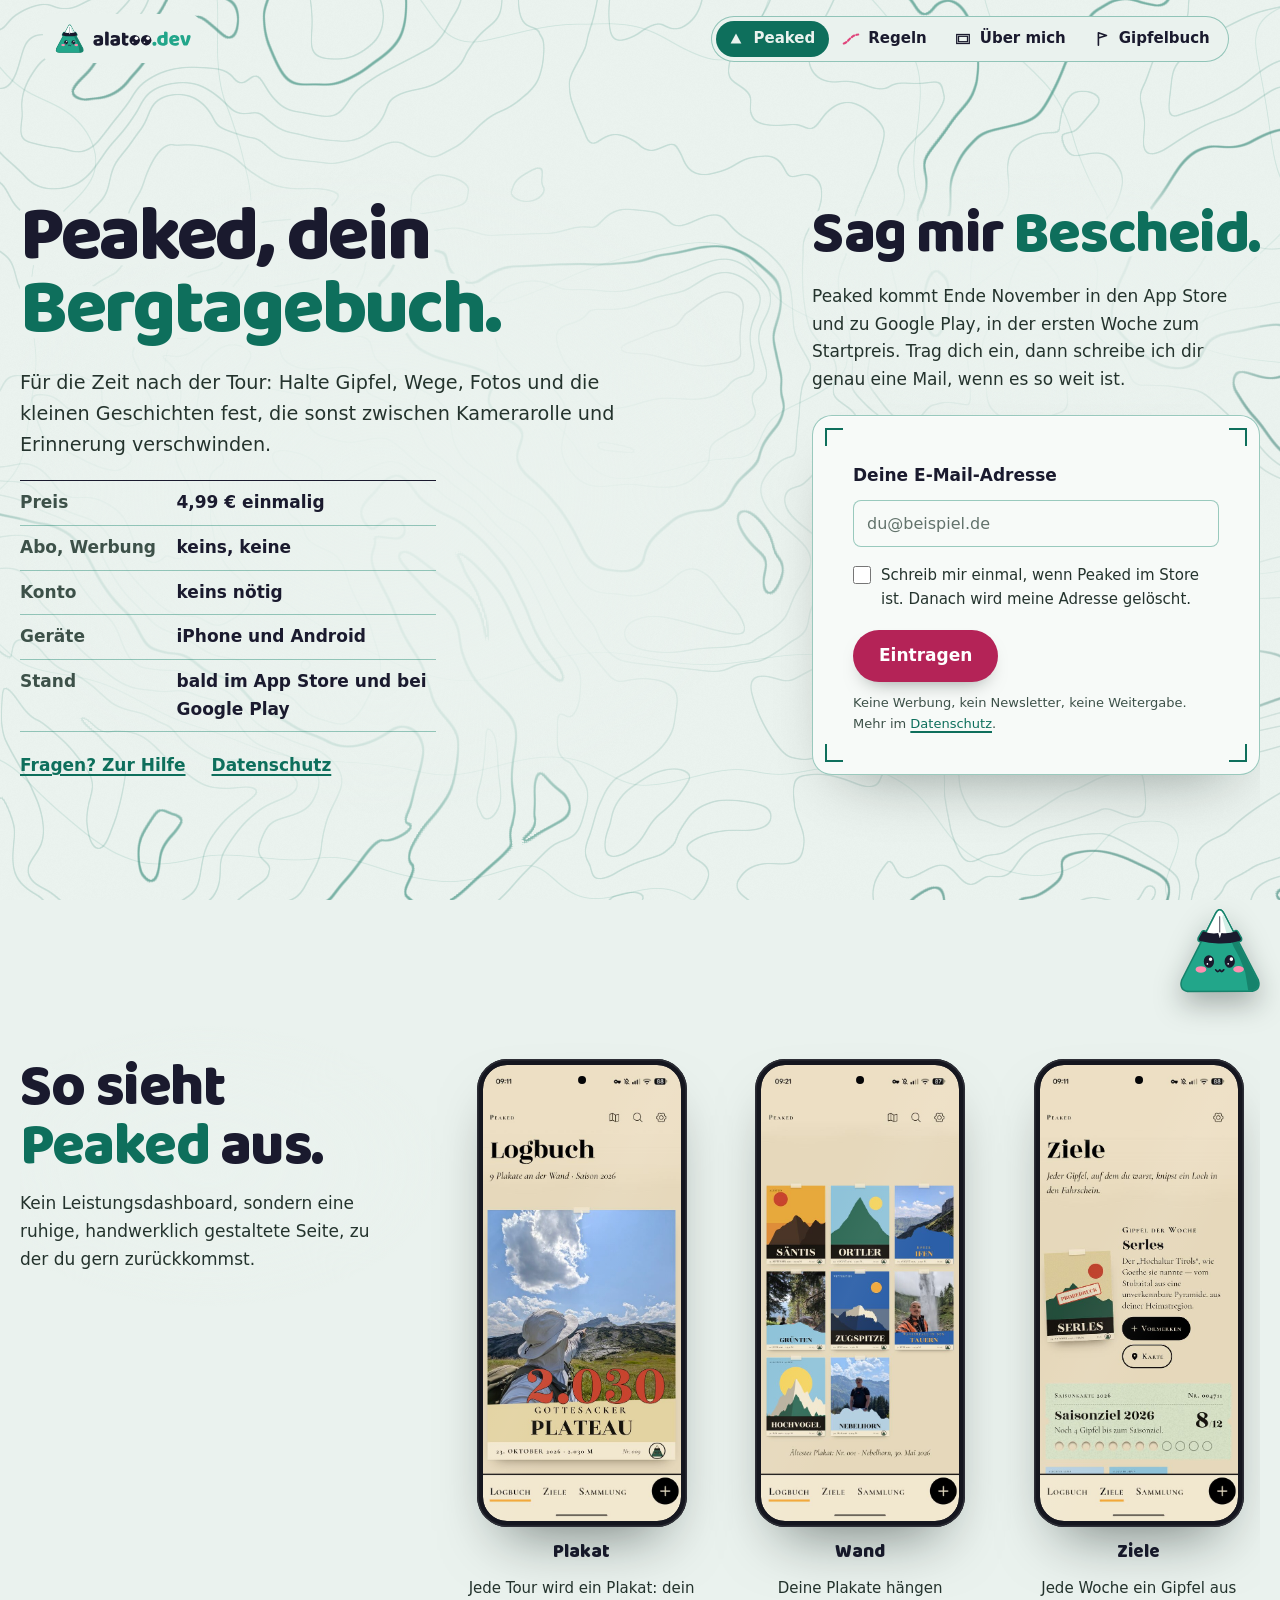
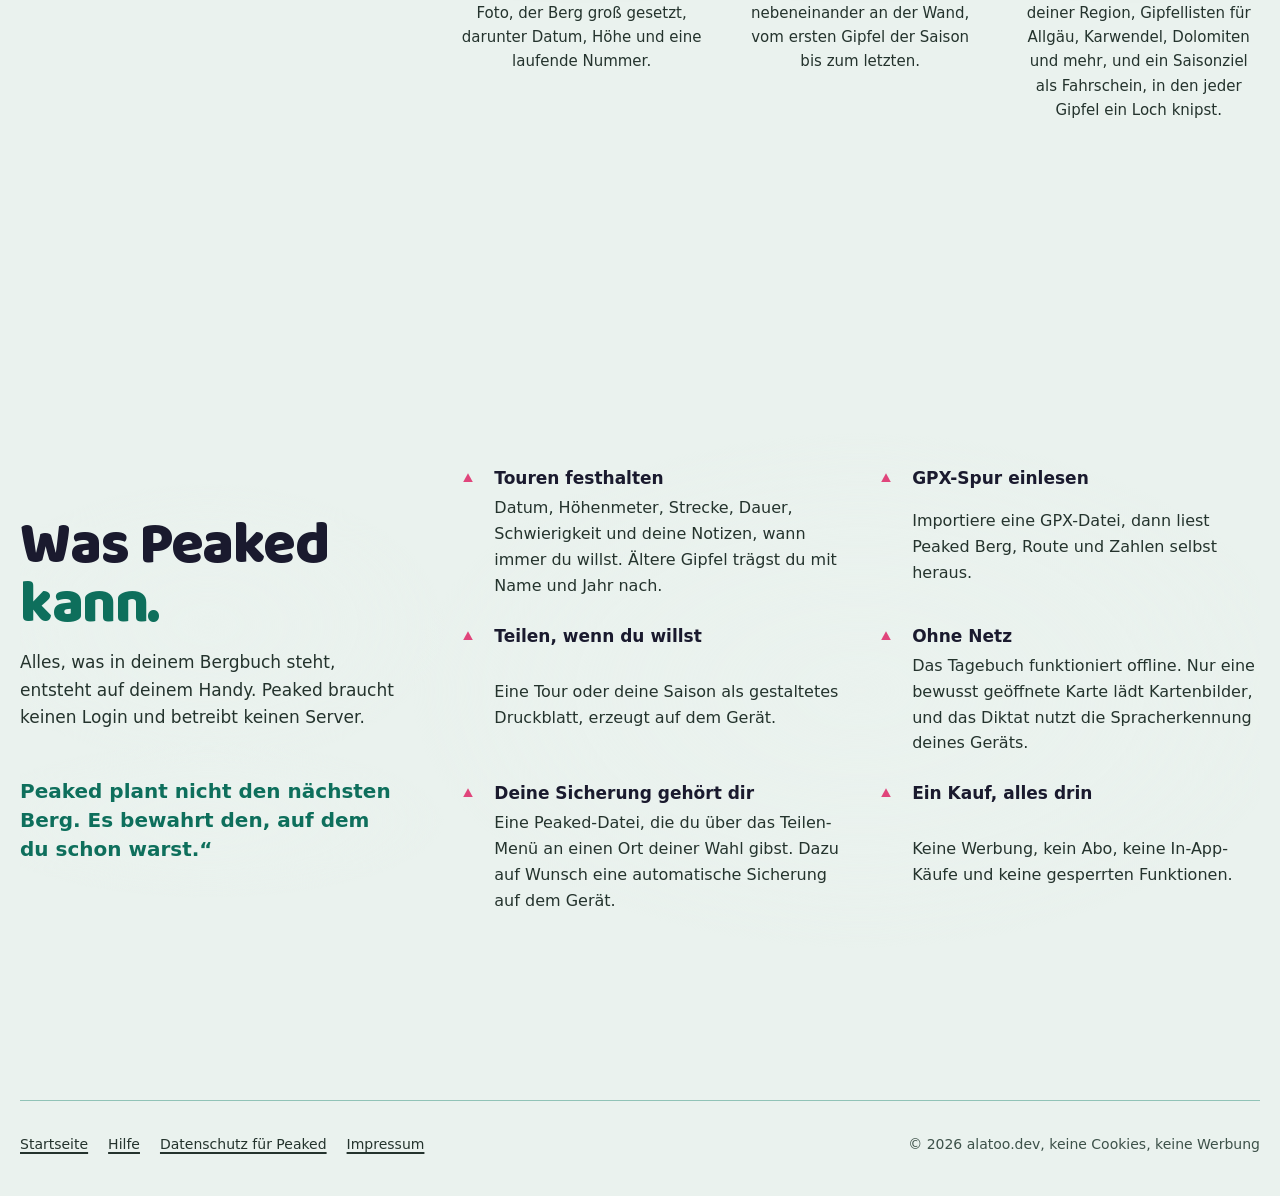
==== commit cdcec824: "Cloudflare Web Analytics (cookielos) eingebaut, Datenschutz und Fusszeilen angepasst Co-Authored-By:" ====
--- a/peaked/index.html
+++ b/peaked/index.html
@@ -22,6 +22,7 @@
 <link rel="icon" href="../assets/favicon.svg" type="image/svg+xml">
 <link rel="preload" href="../assets/baloo2-800.woff2" as="font" type="font/woff2" crossorigin>
 <link rel="stylesheet" href="../stil.css">
+<script defer src="https://static.cloudflareinsights.com/beacon.min.js" data-cf-beacon='{"token": "5b62ac0329964c03a55c0891a3e2b252"}'></script>
 </head>
 <body class="unterseite">
 
@@ -147,7 +148,7 @@
 
 <footer class="fuss">
   <nav aria-label="Weitere Seiten"><a href="../">Startseite</a><a href="hilfe.html">Hilfe</a><a href="datenschutz.html">Datenschutz für Peaked</a><a href="../impressum.html">Impressum</a></nav>
-  <p>© 2026 alatoo.dev, keine Cookies, kein Tracking</p>
+  <p>© 2026 alatoo.dev, keine Cookies, keine Werbung</p>
 </footer>
 
 <dev-figur class="begleiter" begleiter stumm></dev-figur>
